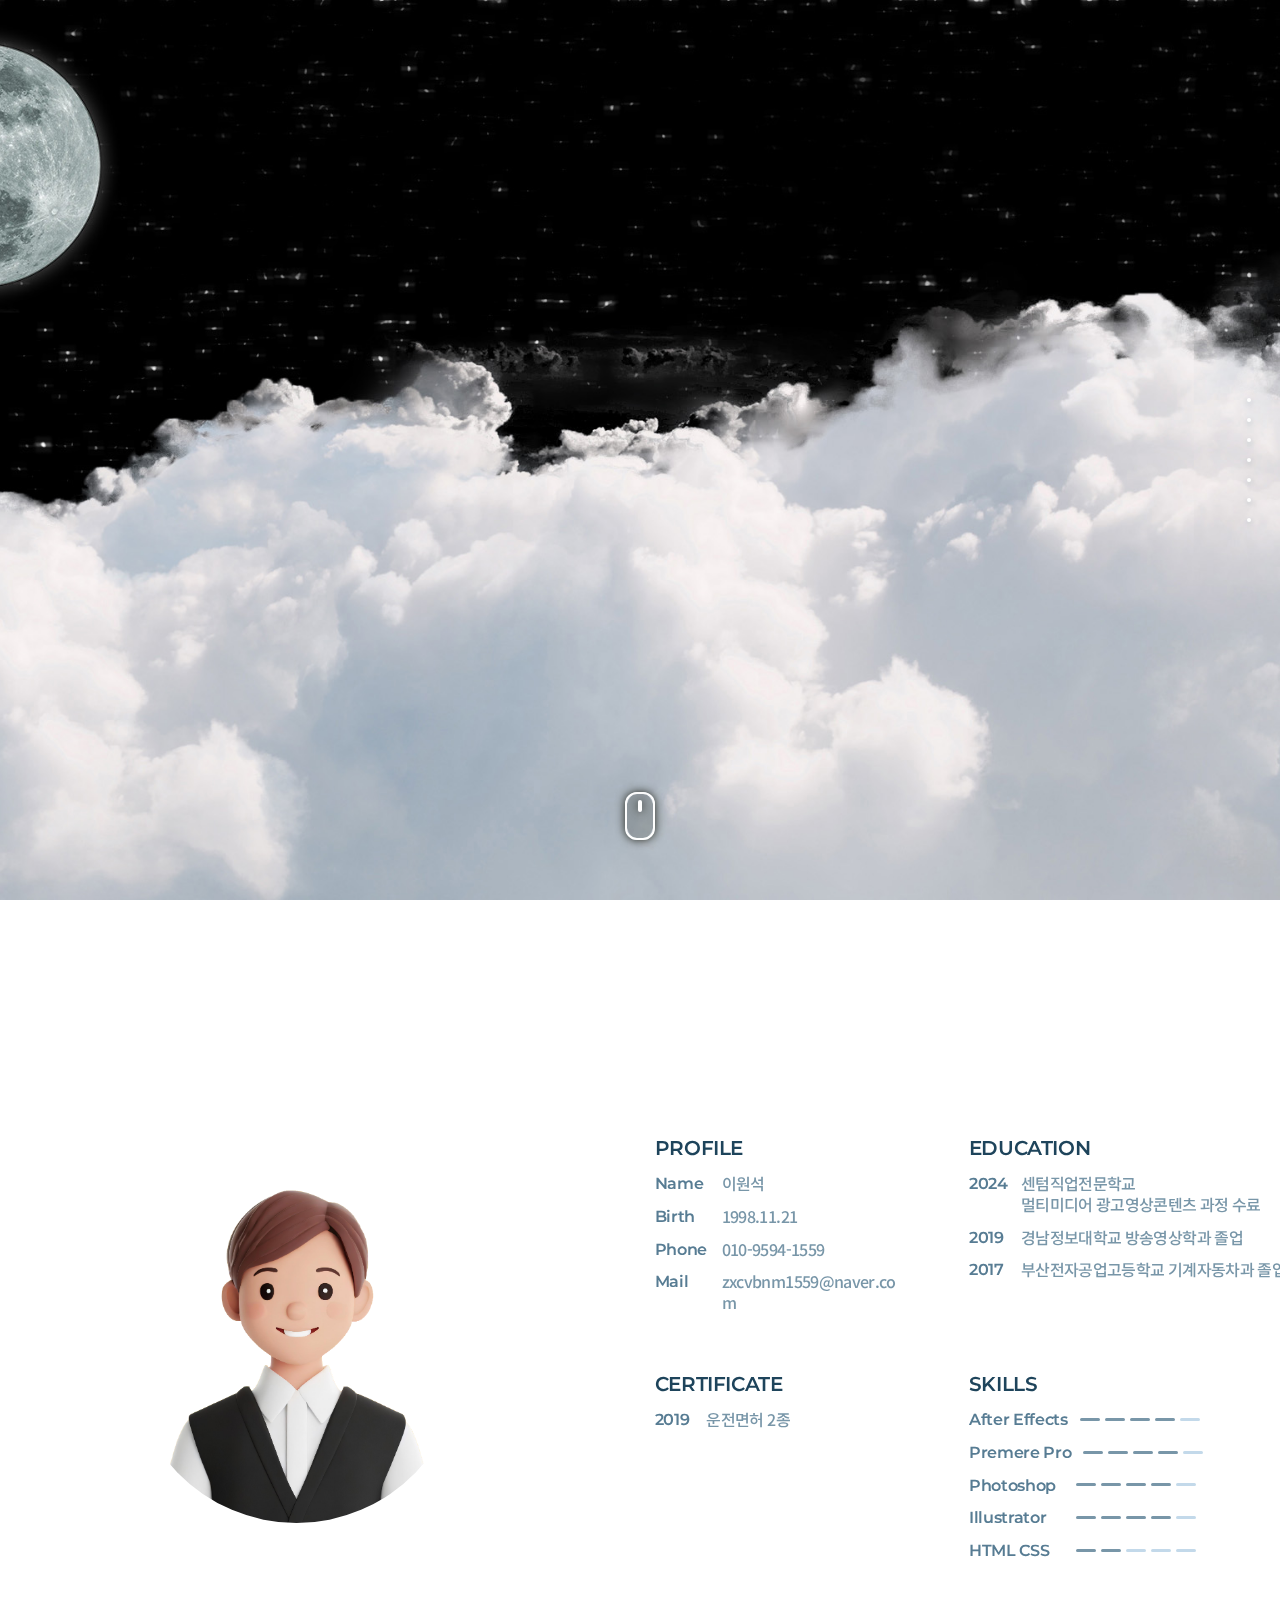
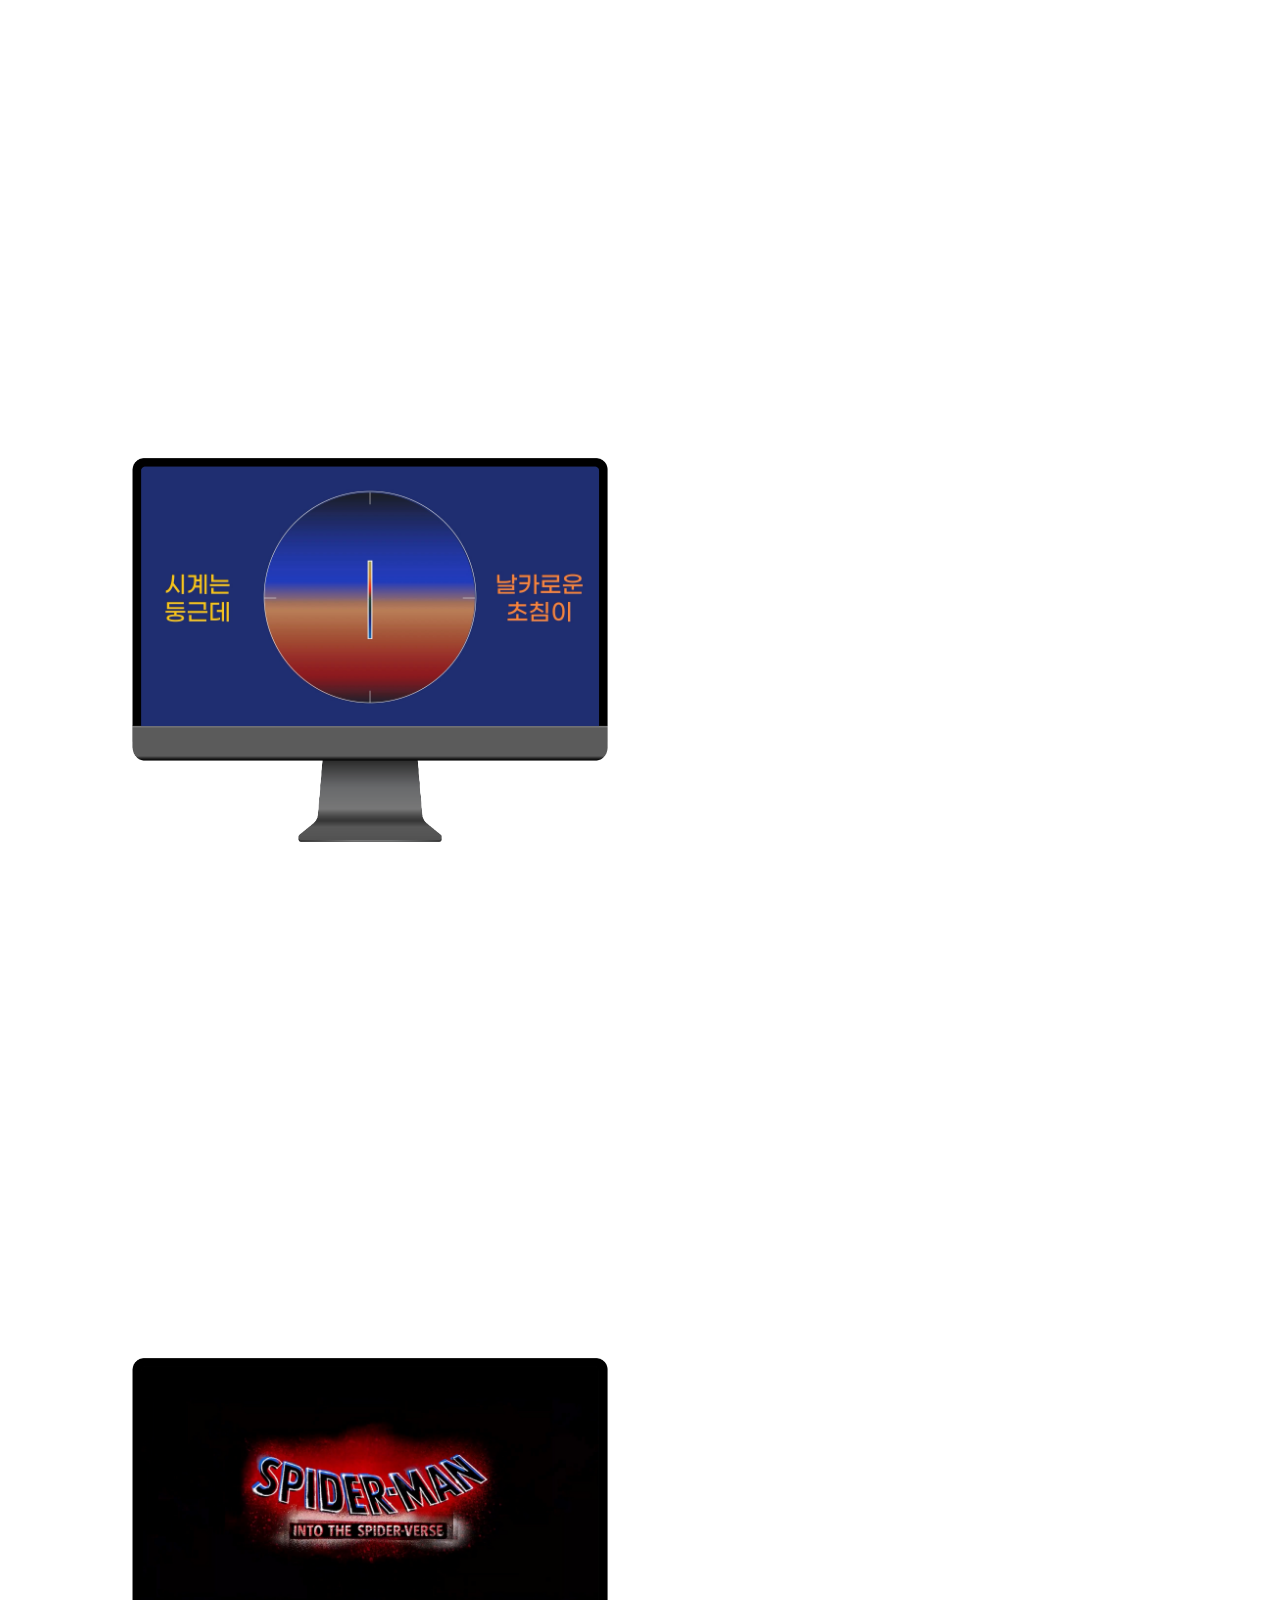
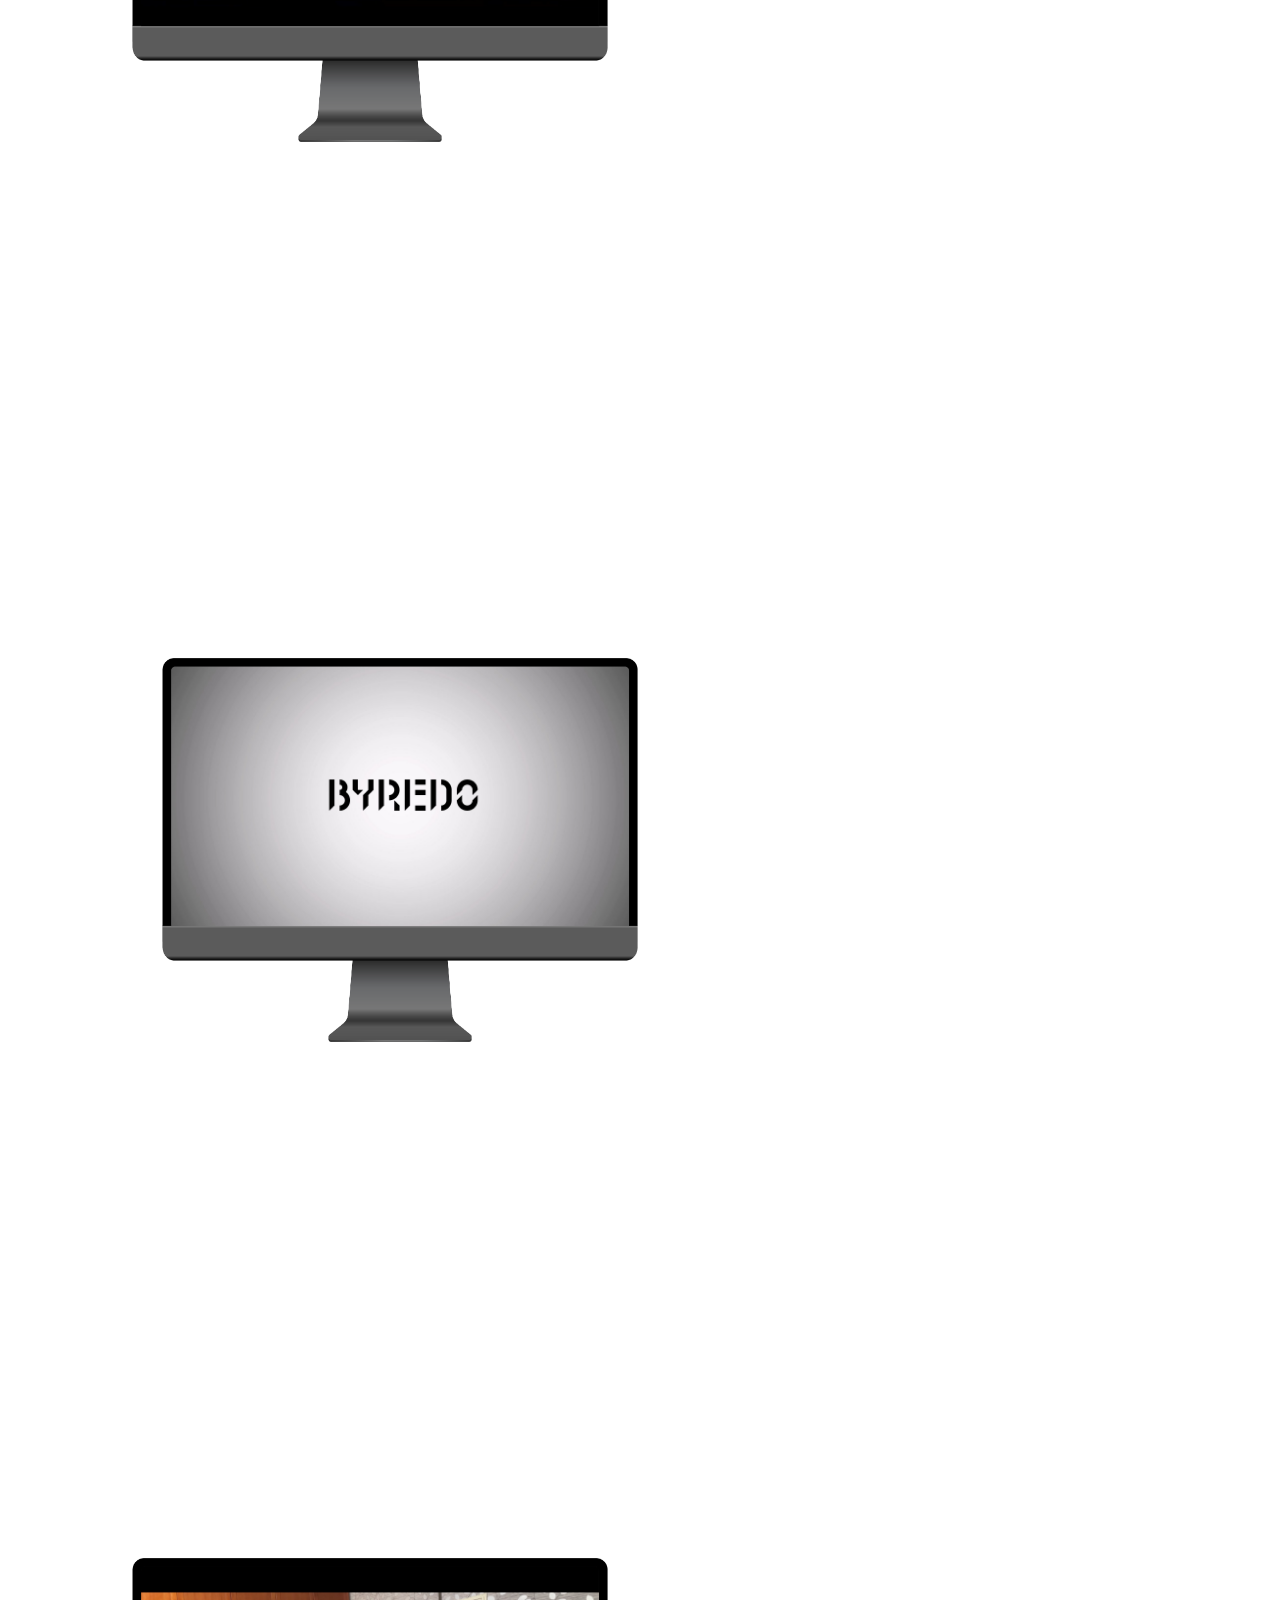
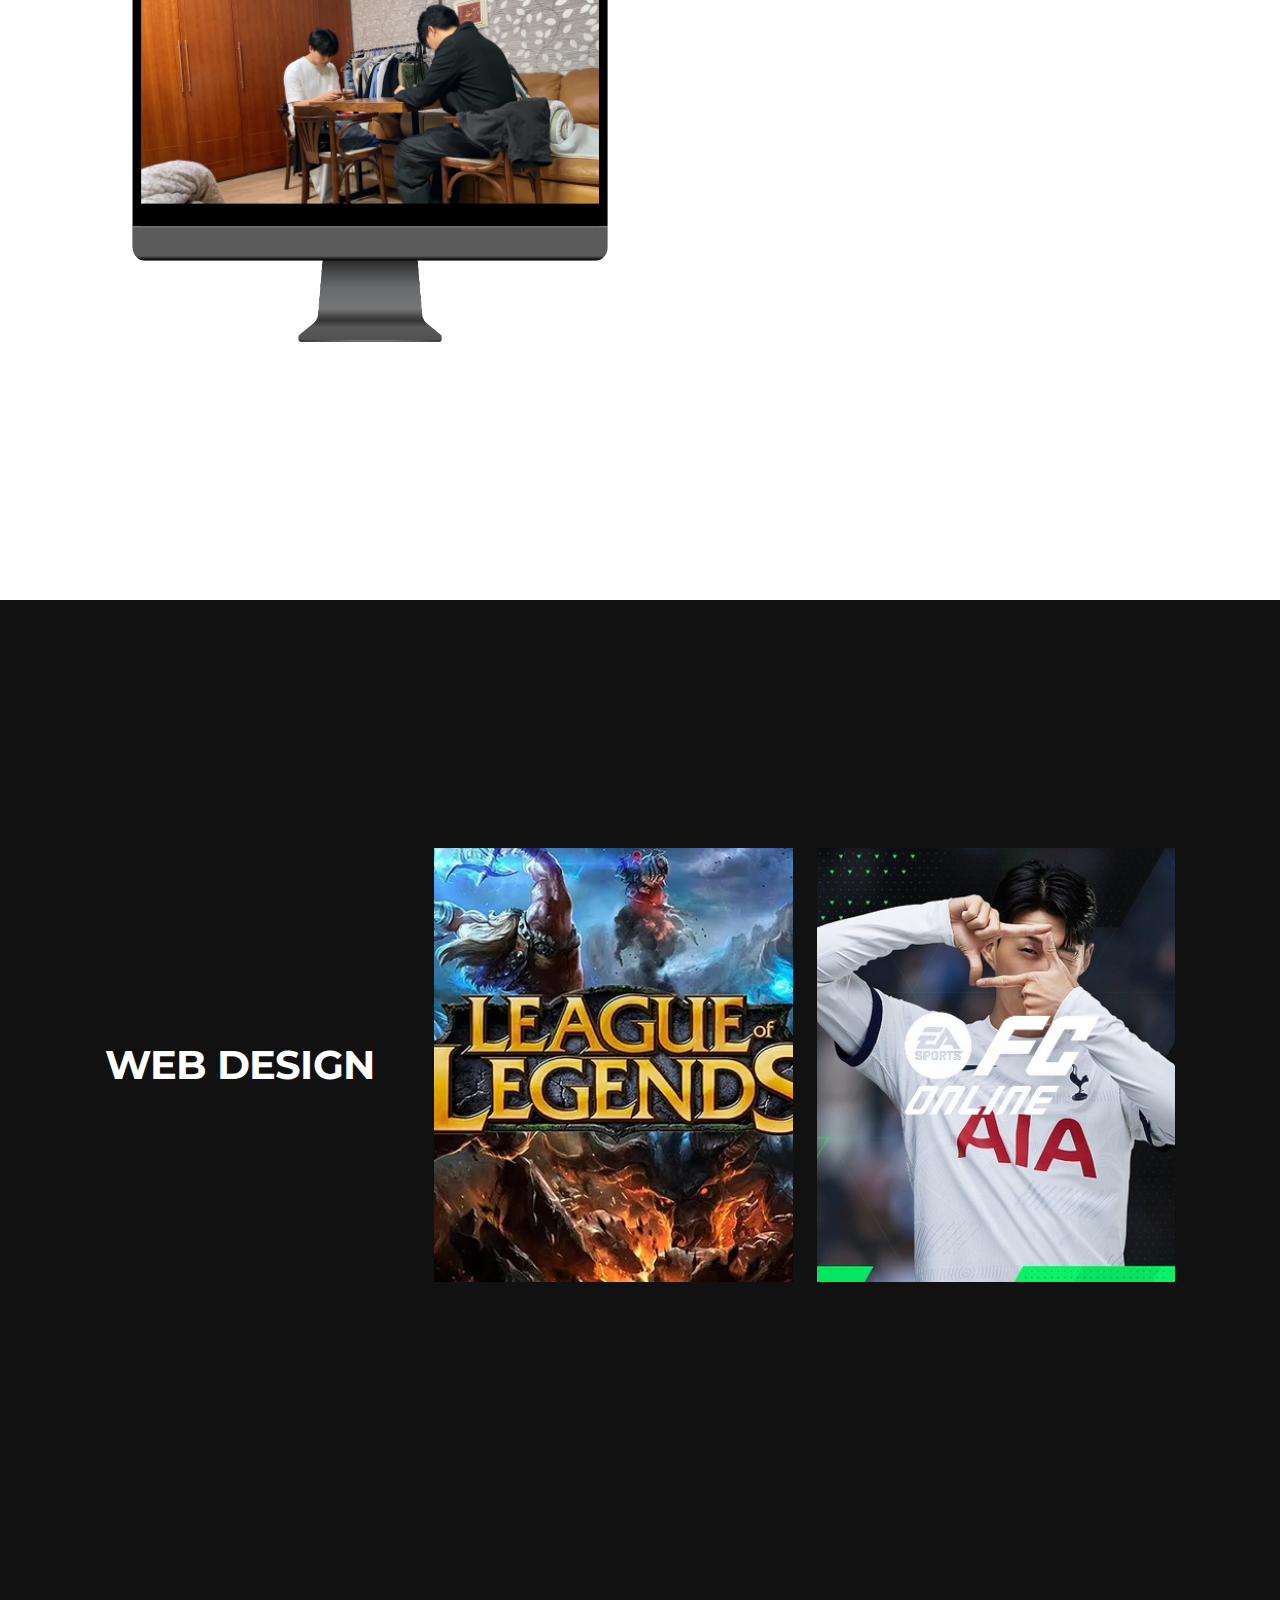
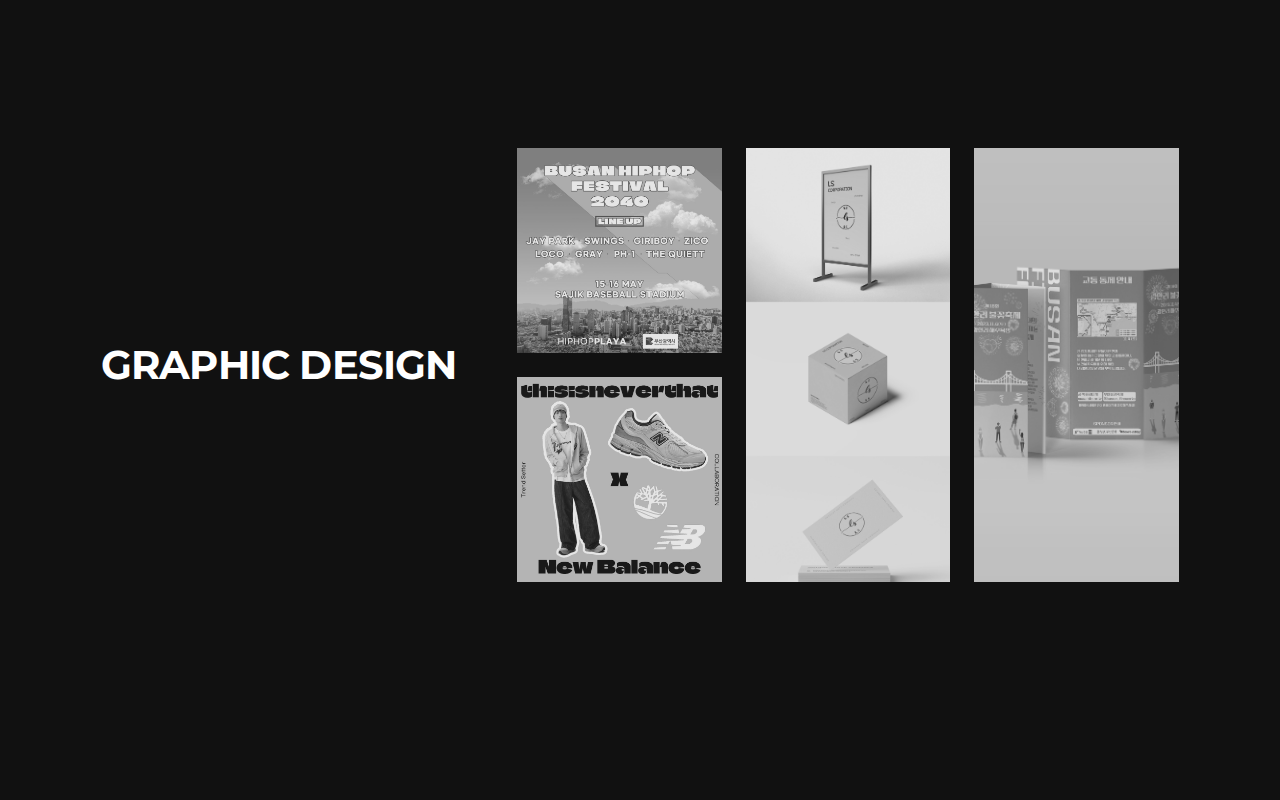
==== index.html @ 444dc695 "up" ====
<!DOCTYPE html>
<html lang="ko">
<head>
    <meta charset="UTF-8">
    <meta http-equiv="X-UA-Compatible" content="IE=edge">
    <meta name="viewport" content="width=device-width, initial-scale=1.0">
    <title>이원석 포트폴리오</title>
    <!-- favicon -->
    <link rel="shortcut icon" href="images/moon1.png" type="image/x-icon">
    <link rel="icon" href="images/moon1.png" type="image/x-icon">
    <!-- fullpage -->
    <script src="https://cdnjs.cloudflare.com/ajax/libs/jquery/3.6.0/jquery.min.js"></script>
    <link rel="stylesheet" href="fullpage/jquery.fullPage.css">
    <script src="fullpage/jquery.fullPage.js"></script>
    <!-- css -->
    <link rel="stylesheet" href="styles/reset.css">
    <link rel="stylesheet" href="styles/design - 복사본.css">
    <link rel="stylesheet" href="styles/animation.css">
    <link rel="stylesheet" href="styles/responsive - 복사본.css">
</head>
<body>
    <div id="load"><img src="images/logo.svg" alt="loading"></div> <!-- 로딩이미지 -->
    <div id="cursor" class="intro_ani"></div> <!-- 마우스커서 -->
    <div class="section_bg bg1"></div> <!-- 섹션 배경 고정 -->
    <div class="section_bg bg2"></div> <!-- 섹션 배경 고정 -->
    <div class="layer_btm_gradient"></div>
    <header class="intro_ani">
        <h1><a href="#firstPage">2023 LWS PORTFOLIO</a></h1>
        <ul id="myMenu">
            <li data-menuanchor="firstPage" class="active"><a href="#firstPage">INTRO</a></li>
            <li data-menuanchor="secondPage"><a href="#secondPage">ABOUT</a></li>
            <li data-menuanchor="thirdPage"><a href="#thirdPage">PORTFOLIO<span class="mobile_skip"> VIDEO</span></a>
                <ul class="sub">
                    <li data-menuanchor="thirdPage"><a href="#thirdPage">TYPO GRAPHY</a></li>
                    <li data-menuanchor="fourthPage"><a href="#fourthPage">SLIDE SHOW</a></li>
                    <li data-menuanchor="fifthPage"><a href="#fifthPage">ADVERTISING VIDEO</a></li>
                    <li data-menuanchor="sixthPage"><a href="#sixthPage">A SHORT FILM</a></li>
                </ul>
            </li>
            <li data-menuanchor="seventhPage"><a href="#seventhPage">WEB<span class="mobile_skip"> DESIGN</span></a></li>
            <li data-menuanchor="eighthPage"><a href="#eighthPage">GRAPHIC<span class="mobile_skip"> DESIGN</span></a></li>
        </ul>
    </header>
    <div id="fullpage">
        <div id="intro" class="section">
            <div class="layer layer1 intro_ani"><!-- 1.구름 -->
                <div class="bird intro_ani"></div> <!-- 새가 산 가로질러 떠다니는 애니메이션 -->
            </div>
            <div class="layer title"><!-- 소개문구 -->
                <div class="title_container">
                    <h1>
                        <span class="intro_ani"><strong>언제나</strong> 긍정적으로 <strong>생각</strong>하는</span>
                        <span class="line intro_ani"></span>
                        <span class="intro_ani">영상 디자이너 <strong>이원석</strong>입니다.</span>
                    </h1>
                    <h1 class="intro_ani">Positive Mind</h1>
                </div>
            </div>
            <div class="layer layer2 intro_ani"></div><!-- 2.산 -->
            <div class="layer layer3 intro_ani"></div><!-- 3.들판 -->
            <div class="layer layer4 intro_ani"></div><!-- 4.들판 -->

            <div class="scrolldown intro_ani">
                <p class="mouse_outline"></p>
                <p class="mouse_wheel"></p>
            </div>
        </div>
        <div id="about" class="section">
            <div class="contents_wrap">
                <div class="photo"></div>
                <div class="info_all">
                    <div class="info profile">
                        <h2>PROFILE</h2>
                        <ul>
                            <li>
                                <p>Name</p>
                                <p>이원석</p>
                            </li>
                            <li>
                                <p>Birth</p>
                                <p>1998.11.21</p>
                            </li>
                            <li>
                                <p>Phone</p>
                                <p>010-9594-1559</p>
                            </li>
                            <li>
                                <p>Mail</p>
                                <p class="mail">zxcvbnm1559@naver.com</p>
                            </li>
                        </ul>
                    </div><!-- e:info -->
                    <div class="info">
                        <h2>EDUCATION</h2>
                        <ul>
                            <li>
                                <p>2024</p>
                                <p>센텀직업전문학교<br>멀티미디어 광고영상콘텐츠 과정 수료</p>
                            </li>
                            <li>
                                <p>2019</p>
                                <p>경남정보대학교 방송영상학과 졸업</p>
                            </li>
                            <li>
                                <p>2017</p>
                                <p>부산전자공업고등학교 기계자동차과 졸업</p>
                            </li>
                        </ul>
                    </div><!-- e:info -->
                    <div class="info">
                        <h2>CERTIFICATE</h2>
                        <ul>
                            <li>
                                <p>2019</p>
                                <p>운전면허 2종</p>
                            <!-- </li>
                            <li>
                                <p>2018</p>
                                <p>실내건축기사</p>
                            </li>
                            <li>
                                <p>2018</p>
                                <p>컴퓨터활용능력 2급</p>
                            </li>
                            <li>
                                <p>2018</p>
                                <p>GTQ 1급</p>
                            </li> -->
                        </ul>
                    </div><!-- e:info -->
                    <div class="info skills">
                        <h2>SKILLS</h2>
                        <ul>
                            <li>
                                <p>After Effects</p>
                                <p class="level">
                                    <span class="fill"></span>
                                    <span class="fill"></span>
                                    <span class="fill"></span>
                                    <span class="fill"></span>
                                    <span class="empty"></span>
                                </p>
                            </li>
                            <li>
                                <p>Premere Pro</p>
                                <p class="level">
                                    <span class="fill"></span>
                                    <span class="fill"></span>
                                    <span class="fill"></span>
                                    <span class="fill"></span>
                                    <span class="empty"></span>
                                </p>
                            </li>
                            <li>
                                <p>Photoshop</p>
                                <p class="level">
                                    <span class="fill"></span>
                                    <span class="fill"></span>
                                    <span class="fill"></span>
                                    <span class="fill"></span>
                                    <span class="empty"></span>
                                </p>
                            </li>
                            <li>
                                <p>Illustrator</p>
                                <p class="level">
                                    <span class="fill"></span>
                                    <span class="fill"></span>
                                    <span class="fill"></span>
                                    <span class="fill"></span>
                                    <span class="empty"></span>
                                </p>
                            </li>
                            <li>
                                <p>HTML CSS</p>
                                <p class="level">
                                    <span class="fill"></span>
                                    <span class="fill"></span>
                                    <span class="empty"></span>
                                    <span class="empty"></span>
                                    <span class="empty"></span>
                                </p>
                            </li>
                        </ul>
                    </div><!-- e:info -->
                </div><!-- e:info_all -->
            </div><!-- e:contents_wrap -->
        </div><!-- e:about -->
        <div id="seoulmilk" class="section web_section">
            <div class="contents">
                <div class="mockup_all">
                    <div class="mockup desktop">
                        <p class="screenshot">
                            <img src="images/web_seoulmilk_desktop.jpg" alt="타이포그래피 - 시차">
                        </p>
                        <p class="frame"></p>
                    </div>
                    <!-- <div class="mockup mobile">
                        <p class="screenshot">
                            <img src="images/web_seoulmilk_mobile.jpg" alt="서울우유 모바일 스크린샷">
                        </p>
                        <p class="frame"></p>
                    </div> -->
                </div>
                <div class="info">
                    <div class="title">
                        <h1>TYPO GRAPHY</h1>
                        <p class="description">래퍼 우원재의 랩 시차의 가사를 활용한 타이포그래피</p>
                    </div>
                    <ul>
                        <li>
                            <span>TYPE</span>
                            <span>Typo graphy</span>
                        </li>
                        <li>
                            <span>TOOL</span>
                            <span>After Effects, Photoshop, Illustrator</span>
                        </li>
                        <li>
                            <span>작업 시간</span>
                            <span>10일</span>
                        </li>
                        <li>
                            <span>참여도</span>
                            <span>100% (개인 작업)</span>
                        </li>
                    </ul>
                    <div class="link">
                        <a href="#!" class="modal_btn">Youtube</a>
                        <!-- <a href="https://www.figma.com/file/57Hxjsggl7YPrFAFedDgvG/portfolio-seoul-milk-prototype?node-id=0%3A1" target="_blank">Youtube</a> -->
                        <!-- <a href="project/web_app/seoul_milk_responsive/index.html" target="_blank">Website</a> -->
                    </div>
                </div><!-- e:info -->
                <div class="modal_popup_bg styleguide">
                    <div class="container">
                        <div class="title_btn_container">
                            <p class="title"><span>영상 </span><span>타이포그래피</span></p>
                            <a href="#!" class="close_btn"><img src="images/icon_close.svg" alt="닫기"></a>
                        </div>
                        <div class="img_container">
                            <!-- <iframe src="project/web_app/seoul_milk_responsive/styleguide.html"></iframe> -->
                            <iframe src="https://www.youtube.com/embed/lD48cM0zYN8?si=9fANgL28nc13L0TZ"></iframe>
                        </div>
                    </div>
                </div> <!-- e:modal_popup_bg -->
            </div><!-- e:contents -->
            <div class="bg_circle"></div>
        </div><!-- e:seoulmilk-->
        <div id="mac" class="section web_section">
            <div class="contents">
                <div class="mockup_all">
                    <div class="mockup desktop">
                        <p class="screenshot">
                            <img src="images/web_mac_desktop.jpg" alt="슬라이드 쇼 - 스파이더맨">
                        </p>
                        <p class="frame"></p>
                    </div>
                    <!-- <div class="mockup mobile">
                        <p class="screenshot">
                            <img src="images/web_mac_mobile.jpg" alt="맥 데스크탑 스크린샷">
                        </p>
                        <p class="frame"></p>
                    </div> -->
                </div>
                <div class="info">
                    <div class="title">
                        <h1>SLIDE SHOW</h1>
                        <p class="description">스파이더맨 뉴 유니버스의 장면을 활용</p>
                    </div>
                    <ul>
                        <li>
                            <span>TYPE</span>
                            <span>Slide show</span>
                        </li>
                        <li>
                            <span>TOOL</span>
                            <span>After Effects,Premere Pro</span>
                        </li>
                        <li>
                            <span>작업기간</span>
                            <span>일주일</span>
                        </li>
                        <li>
                            <span>참여도</span>
                            <span>100% (개인 작업)</span>
                        </li>
                    </ul>
                    <div class="link">
                        <a href="#!" class="modal_btn">Youtube</a>
                        <!-- <a href="https://www.figma.com/file/ap6inq2sxPKc2f1fLzl1qy/portfolio-mac-cosmetics-prototype?node-id=0%3A1" target="_blank">Youtube</a> -->
                        <!-- <a href="project/web_app/mac_cosmetics_responsive/index.html" target="_blank">Website</a> -->
                    </div>
                </div><!-- e:info -->
                <div class="modal_popup_bg styleguide">
                    <div class="container">
                        <div class="title_btn_container">
                            <p class="title"><span>영상 </span><span>슬라이드 쇼</span></p>
                            <a href="#!" class="close_btn"><img src="images/icon_close.svg" alt="닫기"></a>
                        </div>
                        <div class="img_container">
                            <!-- <iframe src="project/web_app/mac_cosmetics_responsive/styleguide.html"></iframe> -->
                            <iframe width="560" height="315" src="https://www.youtube.com/embed/2xr6kd8kMt8?si=aog-TfbbKHTgJ1pG" title="YouTube video player" frameborder="0" allow="accelerometer; autoplay; clipboard-write; encrypted-media; gyroscope; picture-in-picture; web-share" allowfullscreen></iframe>
                        </div>
                    </div>
                </div> <!-- e:modal_popup_bg -->
            </div><!-- e:contents -->
            <div class="bg_circle"></div>
        </div><!-- e:mac -->
        <div id="samapharm" class="section web_section">
            <div class="contents">
                <div class="mockup_all desktop_only">
                    <div class="mockup desktop">
                        <p class="screenshot">
                            <img src="images/web_samapharm.jpg" alt="홍보 영상 - 바이레도">
                        </p>
                        <p class="frame"></p>
                    </div>
                </div>
                <div class="info">
                    <div class="title">
                        <h1>PRODUCT ADVERTISING VIDEO</h1>
                        <p class="description">향수 전문 브랜드 바이레도의 홍보 영상</p>
                    </div>
                    <ul>
                        <li>
                            <span>TYPE</span>
                            <span>Product Advertising</span>
                        </li>
                        <li>
                            <span>TOOL</span>
                            <span>After Effects, Premere Pro, Photoshop</span>
                        </li>
                        <li>
                            <span>작업기간</span>
                            <span>4일</span>
                        </li>
                        <li>
                            <span>참여도</span>
                            <span>100% (개인 작업)</span>
                        </li>
                    </ul>
                    <div class="link">
                        <a href="#!" class="modal_btn">Youtube</a>
                        <!-- <a href="https://www.figma.com/file/BuUwZf1CWg0XZY85cLAvJS/portfolio-samapharm-prototype?node-id=0%3A1" target="blank">Youtube</a> -->
                        <!-- <a href="project/web_app/samapharm/index.html" target="_blank">Website</a> -->
                    </div>
                </div><!-- e:info -->
                <div class="modal_popup_bg styleguide">
                    <div class="container">
                        <div class="title_btn_container">
                            <p class="title"><span>영상 </span><span>홍보 비디오</span></p>
                            <a href="#!" class="close_btn"><img src="images/icon_close.svg" alt="닫기"></a>
                        </div>
                        <div class="img_container">
                            <iframe src="https://www.youtube.com/embed/p9GTxdbG78c?si=JDKTnMEegOdBnQbe"></iframe>
                        </div>
                    </div>
                </div> <!-- e:modal_popup_bg -->
            </div><!-- e:contents -->
            <div class="bg_circle"></div>
        </div><!-- e:samapharm -->
        <div id="watchapedia" class="section web_section">
            <div class="contents">
                <div class="mockup_all">
                    <div class="mockup desktop">
                        <p class="screenshot">
                            <img src="images/web_watchapedia_dekstop.jpg" alt="단편 영화 - 쌍둥이">
                        </p>
                        <p class="frame"></p>
                    </div>
                    <!-- <div class="mockup mobile">
                        <p class="screenshot">
                            <img src="images/web_watchapedia_mobile.jpg" alt="왓챠피디아 모바일 스크린샷">
                        </p>
                        <p class="frame"></p>
                    </div> -->
                </div>
                <div class="info">
                    <div class="title">
                        <h1>A SHORT FILM</h1>
                        <p class="description">비슷한 듯 하지만 너무 다른 현실에 닥친 두 청년</p>
                    </div>
                    <ul>
                        <li>
                            <span>TYPE</span>
                            <span>Short Film</span>
                        </li>
                        <li>
                            <span>TOOL</span>
                            <span>After Effects, Premere Pro</span>
                        </li>
                        <li>
                            <span>작업기간</span>
                            <span>4일</span>
                        </li>
                        <li>
                            <span>참여도</span>
                            <span>100% (개인 작업)</span>
                        </li>
                    </ul>
                    <div class="link">
                        <a href="#!" class="modal_btn">Youtube</a>
                        <!-- <a href="https://www.figma.com/file/RKUQ7jXMbER2gPCUv1Tqm4/portfolio-watchapedia-prototype?node-id=0%3A1" target="blank">Youtube</a> -->
                        <!-- <a href="project/web_app/watchapedia_responsive/index.html" target="_blank">Website</a> -->
                    </div>
                </div><!-- e:info -->
                <div class="modal_popup_bg styleguide">
                    <div class="container">
                        <div class="title_btn_container">
                            <p class="title"><span>영상 </span><span>단편 영화</span></p>
                            <a href="#!" class="close_btn"><img src="images/icon_close.svg" alt="닫기"></a>
                        </div>
                        <div class="img_container">
                            <iframe src="https://www.youtube.com/embed/QTyElOHvr0w?si=JpZM0IgAolFkhroa"></iframe>
                        </div>
                    </div>
                </div> <!-- e:modal_popup_bg -->
            </div><!-- e:contents -->
            <div class="bg_circle"></div>
        </div><!-- e:watchapedia -->
        <div id="clone" class="section clone_graphic_section">
            <div class="contents">
                <h1>WEB DESIGN</h1>
                <div class="grid-container">
                    <div class="grid-item item1">
                        <div class="info">
                            <div class="txt">
                                <h2>LEAGUE OF LEGEND</h2>
                                <p>Main page</p>
                            </div>
                            <div class="link">
                                <a href="https://www.figma.com/file/SXhpzemd1mq2EyxyIVEBF5/%EB%A6%AC%EA%B7%B8%EC%98%A4%EB%B8%8C%EB%A0%88%EC%A0%84%EB%93%9C-%ED%99%88%ED%8E%98%EC%9D%B4%EC%A7%80-%EB%A7%8C%EB%93%A4%EA%B8%B0?type=design&node-id=0-1&mode=design&t=0u1fODK8BYio7X8b-0" target="blank">Figma</a>
                                <a href="/나이키/index.html" target="_blank">Website</a>
                            </div>
                        </div>
                    </div>
                    <div class="grid-item item2">
                        <div class="info">
                            <div class="txt">
                                <h2>EA SPORTS FC ONLINE</h2>
                                <p>Main page</p>
                            </div>
                            <div class="link">
                                <a href="https://www.figma.com/file/U4WBI440qhswZFjJ7ISyWM/EA-SPORTS-FC-ONLINE?type=design&node-id=0-1&mode=design&t=4PM1yenZ8mhLLDTj-0" target="blank">Figma</a>
                                <a href="/코엑스/2view-source_https___www.coex.co.kr.html" target="_blank">Website</a>
                            </div>
                        </div>
                    </div>
                    <!-- <div class="grid-item item3">
                        <div class="info">
                            <div class="txt">
                                <h2>Coupang</h2>
                                <p>Login Page</p>
                            </div>
                            <div class="link">
                                <a href="project/clone_coding/coupang/login.html" target="_blank">Website</a>
                            </div>
                        </div>
                    </div>
                    <div class="grid-item item4">
                        <div class="info">
                            <div class="txt">
                                <h2>Interior Shop</h2>
                                <p>Shop Order Page</p>
                            </div>
                            <div class="link">
                                <a href="project/clone_coding/shop_order/index.html" target="_blank">Website</a>
                            </div>
                        </div>
                    </div> -->
                </div>
            </div>
        </div>
        <div id="graphic" class="section clone_graphic_section">
            <div class="contents">
                <h1>GRAPHIC DESIGN</h1>
                <div class="grid-container"> <!-- 클릭 이벤트 : fullpage 속성 autoScrolling:false, -->
                    <a href="#!" class="grid-item item1 modal_btn" title="SNS 광고디자인 - 공연"></a>
                    <a href="#!" class="grid-item item2 modal_btn" title="SNS 광고디자인 - 패션" ></a>
                    <a href="#!" class="grid-item item3 modal_btn" title="박스 디자인 - 로고"></a>
                    <a href="#!" class="grid-item item4 modal_btn" title="리플렛 디자인 - 축제" ></a>
                </div>
                <div class="modal_popup_bg"> <!-- 모달 팝업창 script-->
                    <div class="container container1">
                        <div class="title_btn_container">
                            <p class="title"><span>SNS 광고디자인 </span><span> / 공연 / 힙합 페스티벌</span></p>
                            <a href="#!" class="close_btn"><img src="images/icon_close.svg" alt="닫기"></a>
                        </div>
                        <div class="img_container">
                            <img src="/images/graphic04.jpg" alt="SNS 광고디자인 - 화장품">
                        </div>
                    </div><!-- e:container -->
                </div><!-- e:modal_popup_bg -->    
                <div class="modal_popup_bg"> 
                    <div class="container container2">
                        <div class="title_btn_container">
                            <p class="title"><span>SNS 광고디자인</span><span> / 패션 / 디스이즈네버댓 뉴발란스</span></p>
                            <a href="#!" class="close_btn"><img src="images/icon_close.svg" alt="닫기"></a>
                        </div>
                        <div class="img_container">
                            <img src="/images/graphic03.jpg" alt="SNS 광고디자인 - 패션">
                        </div>
                    </div><!-- e:container -->
                </div><!-- e:modal_popup_bg -->   
                <div class="modal_popup_bg"> 
                    <div class="container container3">
                        <div class="title_btn_container">
                            <p class="title"><span>상세페이지 디자인</span><span> / 로고 / 로고 , 명함 디자인</span></p>
                            <a href="#!" class="close_btn"><img src="images/icon_close.svg" alt="닫기"></a>
                        </div>
                        <div class="img_container">
                            <img src="/images/graphic02.jpg" alt="박스 디자인 - 로고">
                        </div>
                    </div><!-- e:container -->
                </div><!-- e:modal_popup_bg -->   
                <div class="modal_popup_bg"> 
                    <div class="container container4">
                        <div class="title_btn_container">
                            <p class="title"><span>상세페이지 디자인</span><span> / 리플렛 / 광안리 불꽃축제</span></p>
                            <a href="#!" class="close_btn"><img src="images/icon_close.svg" alt="닫기"></a>
                        </div>
                        <div class="img_container">
                            <img src="/images/graphic0111.jpg" alt="리플렛 디자인 - 축제">
                        </div>
                    </div><!-- e:container -->
                </div><!-- e:modal_popup_bg -->
            </div>
        </div>
    </div>
    <script src="script/script.js"></script>
</body>
</html>
---- styles/design - 복사본.css ----
/* #B4D0E5 #EAF1F5 #577C93 #1E445B  */
:root {
    --color-mac : #38080a;
    --color-seoulmilk : #2d3939;
    --color-samapharm : #0d2858;
    --color-watchapedia : #ab052c;
}
body {cursor: none; min-width:380px;}
#load {
    position:absolute; z-index: 999; width:100%; height:100%;
    opacity:1; transition:.3s; pointer-events: none;
    display:flex; justify-content: center; align-items: center;
    background-image: linear-gradient(180deg, #B6D2E7 0%, #FAF7F7 100%);
}
#load img {animation:rotate 5s linear infinite; width:64px;}
#cursor {
    pointer-events: none; /* 아래에 놓인 요소 커서 이벤트 막지 않도록 */
    position:fixed; top:-10%; left:-10%; transform: translate(-50%,-50%); z-index:999;
    width:30px; height:30px; border-radius: 50%; transition:width .5s, height .5s;
    background: #000; mix-blend-mode: soft-light; opacity:0;
}
#cursor.active {
    width:60px; height:60px; 
    background: #577C93; mix-blend-mode: screen;
}
#cursor.ani_on {animation:fadeIn 1.5s 3.5s both;}
.section_bg {
    position:fixed; top:0; height:0; width:100%; height:100%;
    background-position:bottom;
    animation:bgMove 100s linear infinite;
}
.section_bg.bg1 {
    background-image:linear-gradient(180deg, hsl(206, 49%, 80%) 0%, hsl(202, 35%, 94%) 100%);
}
.section_bg.bg2 {
    background-image:url(../images/cloud_panorama1.png), url(../images/cloud_panorama2.png);
}
.layer_btm_gradient {
    opacity:0; background-image:linear-gradient(transparent 30%, #B4D0E5 50%, #B4D0E5 52%, transparent 80%);
    width: 100%; height:200%; pointer-events: none; 
    position: absolute; top:0; left: 0px; z-index: 1;
}

/* fp_side_nav */
#fp-nav ul li a.active span, .fp-slidesNav ul li a.active span, #fp-nav ul li:hover a.active span, .fp-slidesNav ul li:hover a.active span {
    height: 16px; width: 16px; margin: -8px 0 0 -8px;
    background: 0;
    background-image: url(../images/icon_side_nav.svg); background-size: cover; filter: grayscale(1) brightness(2);
    animation:rotate 3s linear infinite;
}


/*
header
*/
header {
    position:fixed; z-index: 800;
    width:100%; height:60px; padding:0 24px;
    display:flex; justify-content: flex-end; align-items: center;
    border-bottom:1px solid #ffffff77;
    opacity:0;
}
header.ani_on{animation:slideDown 1s 4.4s both, fadeIn 1s 4.4s both;}
header a {
    color: #FFFFFF; text-shadow: 0px 2px 5px rgba(87, 124, 147, 0.3);
    font-family: 'Montserrat';  white-space: nowrap;  font-weight:500;
}
header a .mobile_skip {color:inherit; font-family:inherit; font-weight:inherit;}
header h1 {
    transform:rotate(90deg) translateY(-100%); transform-origin: top left;
    position:absolute; top:24px; left:24px;
}
header h1 a {font-weight: 600; letter-spacing:0.5em;}
header h1 a:hover {opacity:.5;}


/* nav */
header ul {
    height:100%;
    display:flex; align-items: stretch; /* li 높이 100 차지하게 stretch */
}
header ul li {
    position:relative; display:flex; align-items: center;
    transition:.3s;
}
header ul li a {letter-spacing: 0.02em; padding:16px 20px;}
header ul li .sub {
    background:#ffffffcc; width:100%; height:0; overflow:hidden;
    flex-flow:column nowrap; gap:0;
    position:absolute; top:100%;  z-index:-1;
}
header ul li .sub li {width:100%;}
header ul li .sub li a {
    width:100%; text-align:center; 
    text-shadow:none; font-size:0.875rem; color:#577C93;
    font-weight:600; padding:12px; transition:.3s;
}
/* nav mouseover, active */
header ul li.sub_on .sub {height:152px; /* 38*4px */}
header > ul > li:hover {background:#ffffffcc;}
header > ul > li:hover > a {color:#577C93;}
header > ul > li.active,
header > ul > li.subpage_on {background:#ffffff33;}
header ul li .sub li a:hover {opacity:1; background:#577C93; color:#fff;}


/* 
section 공통
*/
.section {position:relative; height: 100%; scroll-behavior: unset;}
.section .layer {
    position: absolute;
    top: 0; width: 100%; height: 100%;
    background-size: cover; background-position: center;
    background-repeat:no-repeat;
}


/* 
intro
*/
#intro {overflow: hidden;}
#intro .layer {-webkit-transform: translate3d(0,0,0);}
#intro .layer1 {background-image: url(../images/cloud_panorama0111.jpg);}
#intro .layer1.ani_on {animation:bgMove 150s linear infinite alternate;}
/* #intro .layer2 {background-image: url(../images/city.png); opacity:0; margin-top: 20rem;} */
#intro .layer2.ani_on {animation:fadeIn .6s .2s both, slideUp5 .6s .2s both;}
/* #intro .layer3 {background-image: url(../images/03grass_1920.png); opacity:0;} */
/* #intro .layer3 {background-image: url(../images/바다.png); opacity:0; margin-top: 25rem;} */
#intro .layer3.ani_on {animation:fadeIn .6s .4s both, slideUp5 .6s .4s both;}
/* #intro .layer4 {background-image: url(../images/04grass_1920.png); opacity:0;} */
/* #intro .layer4 {background-image: url(../images/모래.png); opacity:0; margin-top: 30rem;} */
#intro .layer4.ani_on {animation:fadeIn .6s .6s both, slideUp5 .6s .6s both;}


#intro .title {
    position:absolute; top:0; width:100%; height:100%;
    -webkit-transform: translate3d(0,0,0);
}
#intro .title .title_container {
    position:absolute; top:45%; left:52%; transform:translate(-50%,-50%);
}
#intro .title .title_container h1 {
    text-align: center; font-weight:300;
    color:#ffffff; text-shadow:10px 8px 2px #00000033;
    transition:.5s;
}
#intro .title .title_container h1:nth-child(1) {
    display:flex; gap:12px; align-items:center;
}
#intro .title .title_container h1:nth-child(2) {
    font-family: 'DM Serif Display', serif; font-size:9.375rem;
    white-space: nowrap; opacity:0;
}
#intro .title .title_container h1:nth-child(2) {opacity:0;}
#intro .title .title_container h1:nth-child(2).ani_on {animation:slideUp20 .8s 1.2s both, fadeIn 1.2s 1.2s both;}
#intro .title .title_container h1 span {
    white-space:nowrap; font-size:1.5rem; font-weight:300;
}
#intro .title .title_container h1 span strong {
    font-weight:700;
    color:#ffffff; text-shadow:0 2px 10px #22405a55;
}
#intro .title .title_container h1 .line {
    display:block; width:100%; height:1px;
    position:relative;
}
#intro .title .title_container h1 span:nth-child(1) {opacity:0;}
#intro .title .title_container h1 span:nth-child(1).ani_on {
    animation:slideUp20 1s 2s both, fadeIn 1.2s 2s both;
}
#intro .title .title_container h1 .line::after {
    display:block; content:'';
    position:absolute; top:0; left:0; height:100%;
    background:#fff;
}
#intro .title .title_container h1 .line.ani_on::after {animation:wipe 1s 2.4s both;}
#intro .title .title_container h1 span:nth-child(3) {opacity:0;}
#intro .title .title_container h1 span:nth-child(3).ani_on {animation:slideUp20 1s 3.4s both, fadeIn 1.2s 3.4s both;}
#intro .bird {
    position:absolute; left:-5%;
    width:48px; height:40px;
    background-size:480px; /* frame 10장 sprite */
    background-image : url(../images/bird_sprite.png);
    background-position : 0px; /* js */
    transition:left .5s;
    filter:blur(0.8px) contrast(0.2); mix-blend-mode: color-burn;
}
#intro .bird.ani_on {
    animation:birdMoveV 1s cubic-bezier(0.27, 0.06, 0.65, 0.96) alternate infinite,
    birdMoveH 10s linear infinite;
}
#intro .scrolldown {
    position:absolute; bottom:60px;
    left: 50%; transform: translateX(-50%);
    background:#25271d33; border-radius: 50%;
    animation:fadeIn 1s 5s both;
}
#intro .scrolldown p {box-shadow:0 0 10px #25271d;}
#intro .scrolldown p.mouse_outline {
    width:30px; height:48px;
    border-radius: 12px; border:2px solid #fff;
}
#intro .scrolldown p.mouse_wheel {
    width:4px; height:12px; border-radius: 2px; background: #fff;
    position:absolute; top:8px; left:calc(50% - 2px);
    animation:slideUp50 1s linear reverse infinite;
}


/* 
about
*/
#about {z-index:1;}
#about .contents_wrap {
    margin:0 auto;
    display:flex; flex-flow:row nowrap; 
    /* justify-content:space-around;  */
    align-items: center;
    /* padding:0 60px; */
    padding-left: 128px;
    max-width: 1400px;
    gap:190px; 
}
#about .contents_wrap .photo {
    background-size:cover; background-position:top;
    background-color: #ffffff33;
    background-image:url(../images/profile_img.png);
    /* inear-gradient(180deg,#ffffff77,#B4D0E5); */
    width:30%; padding-bottom:30%;
    border-radius: 50%;
}
#about .contents_wrap .info_all {
    display:grid; flex-flow: row wrap; 
    grid-template:max-content max-content / 40% calc(60% - 24px);
    gap:60px 64px;
}
#about .contents_wrap .info_all .info {display:flex; flex-flow:column nowrap;  gap:16px;}
#about .contents_wrap .info_all .info h2 {
    font-size:1.25rem; color: #1E445B;
    font-family: 'Montserrat'; font-weight: 600;
}
#about .contents_wrap .info_all .info ul {display:flex; flex-flow:column nowrap; gap:12px;}
#about .contents_wrap .info_all .info ul li {color: #577C93; display:flex; gap:12px;}
#about .contents_wrap .info_all .info ul li p {line-height:1.3;}
#about .contents_wrap .info_all .info ul li p.mail {word-break: break-all;}
#about .contents_wrap .info_all .info ul li p:nth-child(1) {
    font-weight: 600; font-family: 'Montserrat'; font-style: normal;
    width:40px; white-space: nowrap;
}
#about .contents_wrap .info_all .info.profile ul li p:nth-child(1) {width:60px;}
#about .contents_wrap .info_all .info.skills ul li p:nth-child(1) {width:110px;}
#about .contents_wrap .info_all .info ul li p:nth-child(2) {
    letter-spacing: -0.04em; font-weight:500; opacity:.8;
    transform:translateY(-1px); width:80%;
}
#about .contents_wrap .info_all .info.skills ul li p.level {display:flex; gap:5px; align-items: center;}
#about .contents_wrap .info_all .info.skills ul li p.level span {width:20px; height:3px; border-radius: 2px;}
#about .contents_wrap .info_all .info.skills ul li p.level span.fill {background:#577C93;}
#about .contents_wrap .info_all .info.skills ul li p.level span.empty {background:#B4D0E5;}


/*
web 공통
*/
.web_section {
    /* css 변수 생성해서 after 요소에 값 적용하기! */
    /* 스크립트로는 가상요소를 선택할 수 없기 때문 */
    --afterWidth: 100%; --afterHeight: 70%; --afterBg : #ffffffcc;
}
.web_section::after {
    display:block; content:''; z-index:0;
    position:absolute; top:50%; left:50%; transform: translate(-50%,-50%);
    transition:.3s;
    width: var(--afterWidth); height: var(--afterHeight); background:var(--afterBg);
}
.web_section .contents {
    /* background:firebrick; */
    width:min(100%,1400px);
    display:flex; justify-content: center; align-items: center;
    gap:80px; margin: 0 auto; 
    padding:0 60px; z-index:1;
}
.web_section .contents .mockup_all {
    transition:.5s;
    display:flex; width:600px;
    position:relative; z-index:1;
    margin-right:60px; transform:scale(.8);
}
.web_section .contents .mockup_all.scrollOn {transform:scale(1);}
.web_section .contents .mockup_all.desktop_only {margin-right:0;}
.web_section .contents .mockup_all .mockup {}
.web_section .contents .mockup_all .mockup.desktop {width:100%;}
.web_section .contents .mockup_all .mockup.mobile {
    position: absolute; width:20%; right: -10%; bottom:0; z-index:1;
}
.web_section .contents .mockup_all .mockup::after { /* 그림자 */
    display:block; content:'';
    position:absolute; left:50%; transform: translateX(-50%);
    background-size: contain; 
}
.web_section .contents .mockup_all .mockup.desktop::after {
    background-image:url(../images/mockup_desktop_shadow.png);
    top:84%; /* 100-16 */  width:80%; padding-bottom:16%;  /* 이미지 비율 */
}
.web_section .contents .mockup_all .mockup.mobile::after {
    background-image: url(../images/mockup_mobile_shadow.png);
    top: 105%; width: 100%; padding-bottom: 12.5%; filter:blur(2px);
}
.web_section .contents .mockup_all .mockup p {}
.web_section .contents .mockup_all .mockup .screenshot {
    position:absolute; left:50%; transform:translateX(-50%);
    overflow: hidden;
}
.web_section .contents .mockup_all .mockup.desktop .screenshot {
    width:98%; height:80%; border-radius: 2%;  top:2%;
}
.web_section .contents .mockup_all .mockup.mobile .screenshot {
    width:88%; height:98%; border-radius: 8%; top:2%;
}
.web_section .contents .mockup_all .mockup .screenshot img {width:100%;}
.web_section .contents .mockup_all .mockup .frame {
    width:100%; position:relative; z-index:1;
    background-size:contain; background-position:center; background-repeat: no-repeat;
}
.web_section .contents .mockup_all .mockup.desktop .frame {
    padding-bottom:80%; /* 비율 유지 */ background-image:url(../images/mockup_desktop.png);
}
.web_section .contents .mockup_all .mockup.mobile .frame {
    padding-bottom:200%; background-image:url(../images/mockup_mobile.png);
}
.web_section .contents .info {
    /* background:seagreen; */
    transition:.5s; z-index:1;
    display:flex; flex-flow:column nowrap; gap:20px;
    opacity:0; transform:translateY(20%);
    width:400px;
}
.web_section .contents .info.scrollOn {opacity:1; transform:translateY(0);}
.web_section .contents .info .title {}
.web_section .contents .info .title h1 {
    font-family: 'Montserrat'; font-weight: 600; font-size: 1.75rem;
}
.web_section .contents .info .title .description {margin-top:8px; font-weight:500; opacity:.9;}
.web_section .contents .info .title .description::after {
    display:block; content:''; width:90%; height:1px;
    margin-top:20px; opacity:.3;
}
.web_section .contents .info ul {display:flex; flex-flow:column nowrap; gap:6px; opacity:.7;}
.web_section .contents .info ul li {display:flex;}
.web_section .contents .info ul li span {line-height: 1.3;}
.web_section .contents .info ul li span:nth-child(1) {width:100px; font-weight:600; font-family: 'Montserrat';  letter-spacing: 0.02em;}
.web_section .contents .info ul li span:nth-child(2) {width:300px; font-size:0.875rem; letter-spacing: 0.02em; font-weight: 500;}
.web_section .contents .info .link {display:flex; gap:10px;}
.web_section .contents .info .link a {
    padding:8px 16px; border-radius:5px;
    font-family: 'Montserrat'; font-size: 0.875rem; font-weight:700;
    border:2px solid; border-top-width: 1px; border-left-width: 1px;
    transition:.3s;
}
.web_section .contents .info .link a:hover {color:#fff; font-weight:500; letter-spacing: 0.03em; }
.web_section .bg_circle {
    position: absolute;
    top:50%; left:40%; transform:translate(-50%,-50%);
    width: 0; height:0; border-radius: 1500px;
    z-index: 0; transition:1s ease-out; opacity:.6;
}
.web_section .bg_circle.active {
    border-radius: 0px;
    width:max(200vw,200vh); height:max(200vw,200vh); opacity:.9;
}


/*
web 개별
*/
#mac {color:var(--color-mac); border-color: var(--color-mac);}
#mac .description::after {background-color: var(--color-mac);}
#mac .contents .info .link a:hover {background-color: var(--color-mac); border-color:var(--color-mac);}
#mac .bg_circle {background-image:linear-gradient(150deg, rgb(110 5 5) 35%,rgb(0,0,0) 65%);}
#seoulmilk {color:var(--color-seoulmilk);}
#seoulmilk .description::after {background-color: var(--color-seoulmilk);}
#seoulmilk .contents .info .link a:hover {background-color: var(--color-seoulmilk); border-color:var(--color-seoulmilk);}
#seoulmilk .bg_circle {background-image:linear-gradient(150deg, rgb(101 129 106) 35%,rgb(193 193 193) 65%);}
#samapharm {color:var(--color-samapharm);}
#samapharm .description::after {background-color: var(--color-samapharm);}
#samapharm .contents .info .link a:hover {background-color: var(--color-samapharm); border-color:var(--color-samapharm);}
#samapharm .bg_circle {background-image:linear-gradient(150deg, rgb(9 39 66) 35%,rgb(0,0,0) 65%);}
#watchapedia {color:var(--color-watchapedia);}
#watchapedia .description::after {background-color: var(--color-watchapedia);}
#watchapedia .contents .info .link a:hover {background-color: var(--color-watchapedia); border-color:var(--color-watchapedia);}
#watchapedia .bg_circle {background-image:linear-gradient(150deg, rgb(223 170 188) 35%,rgb(220 220 220) 65%);}
/* 
clone, graphic section 공통
*/
.clone_graphic_section {background: #111;}
.clone_graphic_section .contents {
    display:flex; flex-flow:row nowrap; align-items: center;
    justify-content: center; gap:60px;
    width:100%; max-width:1400px; padding:30px 40px 0; margin:0 auto;
}
.clone_graphic_section .contents h1 {
    font-family: 'Montserrat'; font-weight: 700; font-size: 2.5rem; color: #FFFFFF;
    font-weight: 700; font-size: 2.5rem; color: #FFFFFF;
    width: min-content; white-space: nowrap;
}
.clone_graphic_section .contents .grid-container {display:grid; gap:24px;}
.clone_graphic_section .contents .grid-container .grid-item {
    background-size: cover; background-repeat: no-repeat;
    background-position:top;  transition:.3s;
}
.clone_graphic_section .contents .grid-container .grid-item:hover {transform:scale(1.03);}


/*
clone
*/
#clone {}
#clone .contents {}
#clone .contents h1 {}
#clone .contents .grid-container {
    grid-template-rows: repeat(2,16vw);
    grid-template-columns: repeat(2,28vw);
    grid-template-areas:
    'item1 item2'
    'item1 item2'
    ;
}
#clone .contents .grid-container .grid-item {position:relative; overflow: hidden;}
#clone .contents .grid-container .grid-item::after {
    display:block; content:''; position:absolute; bottom:0;
    width:100%; height:100%; transition:.3s; 
}
#clone .contents .grid-container .grid-item:hover::after {backdrop-filter: grayscale(1) brightness(.6);}
#clone .contents .grid-container .grid-item .info {
    position:absolute;  z-index: 1; bottom:0; width:100%;
    display:flex; flex-flow: row nowrap; justify-content: space-between; align-items: flex-end;
    padding:20px; transform: translateY(100%); transition:.4s;
}
#clone .contents .grid-container .grid-item:hover .info {transform: translateY(0);}
#clone .contents .grid-container .grid-item .info .txt {color:#fff;}
#clone .contents .grid-container .grid-item .info .txt h2 {font-size:1.125rem; font-family:'Montserrat'; font-weight:500;}
#clone .contents .grid-container .grid-item .info .txt p {font-size:0.875rem; opacity:.8; margin-top:8px;}
#clone .contents .grid-container .grid-item .info .link {display:flex; gap:10px; align-items: center;}
#clone .contents .grid-container .grid-item .info .link a {
    padding:8px 12px; border-radius:5px;
    font-family: 'Montserrat'; font-size: 0.875rem; font-weight:500;
    border:2px solid; border-top-width: 1px; border-left-width: 1px;
    transition:.3s; color:#fff;
}
#clone .contents .grid-container .grid-item .info .link a:hover {background:rgba(0,0,0,.5); border-color:rgba(0,0,0,.5);}
/* clone 개별 */
#clone .contents .grid-container .grid-item.item1 {grid-area:item1; background-image: url(../images/clone_car_history_desktop.jpg);}
#clone .contents .grid-container .grid-item.item2 {grid-area:item2; background-image: url(../images/clone_grand_hotel_desktop.jpg);}
#clone .contents .grid-container .grid-item.item3 {grid-area:item3; background-image: url(../images/clone_coupang_desktop.jpg);}
#clone .contents .grid-container .grid-item.item4 {grid-area:item4; background-image: url(../images/clone_parrot_desktop.jpg);}
#clone .contents .grid-container .grid-item.item1 .info {background:#189BFA;}
#clone .contents .grid-container .grid-item.item2 .info {background:#B29D95;}
#clone .contents .grid-container .grid-item.item3 .info {background:#bd1c0a;}
#clone .contents .grid-container .grid-item.item4 .info {background:#fa590f;}


/*
graphic
*/
#graphic {}
#graphic .contents {}
#graphic .contents h1 {}
#graphic .contents .grid-container {
    grid-template-rows: repeat(2,16vw);
    grid-template-columns: repeat(3,16vw);
    grid-template-areas:
    'item1 item3 item4'
    'item2 item3 item4'
    ;
}
#graphic .contents .grid-container .grid-item {filter:grayscale(1) contrast(0.8);}
#graphic .contents .grid-container .grid-item:hover {filter:grayscale(0) contrast(1);}
#graphic .contents .grid-container .grid-item.item1 {grid-area:item1; background-image: url(../images/graphic04.jpg);}
#graphic .contents .grid-container .grid-item.item2 {grid-area:item2; background-image: url(../images/graphic03.jpg);}
#graphic .contents .grid-container .grid-item.item3 {grid-area:item3; background-image: url(../images/graphic02.jpg);}
#graphic .contents .grid-container .grid-item.item4 {grid-area:item4; background-image: url(../images/graphic01.jpg);}

/*
modal popup 공통
*/
.modal_popup_bg {
    background:#000000dd;
    position:fixed;
    top:0; left:0; width:100%; height:100%; z-index: 900;
    display:none;
}
.modal_popup_bg .container{
    position:fixed;
    left:50%; transform:translateX(-50%);
    width:90%;
    top: 60px; height: calc(100% - 60px);
    display:flex; flex-flow:column nowrap; gap:20px;
}
.modal_popup_bg .container .title_btn_container {
    display:flex; justify-content: space-between; align-items: center; 
}
.modal_popup_bg .container .title_btn_container .title {
    color:#fff; font-size:0.875rem; color:#ffffff77;
    display:flex; flex-flow:row wrap; gap:8px;
}
.modal_popup_bg .container .title_btn_container .title span:nth-child(1) {
    font-weight:500; font-size:1rem; color:#ffffffaa;
}
.modal_popup_bg .container .title_btn_container .close_btn {padding:12px; transition:.3s}
.modal_popup_bg .container .title_btn_container .close_btn:hover {transform: scale(1.3);}
.modal_popup_bg .container .title_btn_container .close_btn img {filter:invert();}
.modal_popup_bg .container .img_container {width:100%; overflow-y: scroll; /* 상하 스크롤 */}
.modal_popup_bg .container .img_container img {width:100%;}
/* scrollbar */
.modal_popup_bg .container .img_container::-webkit-scrollbar {width: 10px;}
.modal_popup_bg .container .img_container::-webkit-scrollbar-track {background: #000000;  }
.modal_popup_bg .container .img_container::-webkit-scrollbar-thumb {background: #fff; border:4px solid #000; border-top:0; border-bottom:0;}
.modal_popup_bg .container .img_container::-webkit-scrollbar-thumb:hover {background: #555;}

/*
modal popup 개별
*/

/* graphic */
#graphic .modal_popup_bg .container1 {max-width:750px;}
#graphic .modal_popup_bg .container2 {max-width:750px;}
#graphic .modal_popup_bg .container3 {max-width:1000px;}
#graphic .modal_popup_bg .container4 {max-width:900px;}

/* web_section */
.web_section .modal_popup_bg .container{max-width:1200px;}
.web_section .modal_popup_bg .container .img_container {height:100%; overflow:hidden;}
.web_section .modal_popup_bg .container .img_container iframe {width:98%; height:80%; border:0;}
---- styles/animation.css ----
@keyframes rotate {
    0% {transform:rotate(0);}
    100% {transform:rotate(360deg);}
}
@keyframes slideUp50 {
    0% {transform:translateY(50%);}
    100% {transform:translateY(0%);}
}
@keyframes slideUp20 {
    0% {transform:translateY(20%);}
    100% {transform:translateY(0%);}
}
@keyframes slideRight20 {
    0% {transform:translateX(-20%);}
    100% {transform:translateY(0%);}
}
@keyframes slideUp5 {
    0% {transform:translateY(5%);}
    100% {transform:translateY(0%);}
}
@keyframes slideDown {
    0% {transform:translateY(-100%);}
    100% {transform:translateY(0%);}
}
@keyframes fadeIn {
    0% {opacity:0;}
    100% {opacity:1;}
}
@keyframes wipe {
    0% {width:0%;}
    100% {width:100%;}
}
@keyframes birdMoveV {
    0% {transform:translateY(15%);}
    100% {transform:translateY(-15%);}
}
@keyframes birdMoveH {
    0% {left:20%; top:47%;}
    100% {left:90%; top:35%;}
}
@keyframes bgMove {
    0% {background-position: 0;}
    100% {background-position: 100%;}
}
---- styles/responsive - 복사본.css ----
/* desktop & tablet large */
@media screen and (max-width:1200px){
    /* intro */
    #intro .title .title_container h1 span {font-size: 1.25rem;}
    #intro .title .title_container h1:nth-child(2) {font-size: 6.375rem;}
    /* about */
    #about .contents_wrap {gap:5vw;}
    #about .contents_wrap .info_all .info h2 {font-size:1rem;}
    #about .contents_wrap .info_all .info ul li p {font-size:0.875rem;}
    /* web_section */
    .web_section .contents {gap: 40px;}
    .web_section .contents .mockup_all {width: min(100%,450px);}
    .web_section .contents .info h1 {font-size:1.25rem;}
    .web_section .contents .info ul li span:nth-child(1) {font-size:0.813rem; width:102px;}
    .web_section .contents .info ul li span:nth-child(2) {font-size:0.750rem; width:calc(100% - 102px);}
    .web_section .contents .link a {font-size:0.813rem;}
    /* clone,graphic 공통 */
    .clone_graphic_section  .contents h1 {font-size:2rem; white-space: break-spaces;}
    /* clone */
    #clone .contents .grid-container {
        grid-template-rows: repeat(2,18vw);
        grid-template-columns: repeat(2,32vw);
    }
}

/* tablet */
@media screen and (max-width:1000px){
    /* nav */
    header ul li a {padding: 16px 12px;}
    header ul li a,
    header ul li a .mobile_skip {font-size: 0.875rem;}
    header ul li .sub li a{font-size:0.813rem;}
    /* web_section */
    .web_section .contents .info h1 {font-size:1.25rem;}
    .web_section .contents .info ul li span:nth-child(1) {font-size:0.813rem; width:102px;}
    .web_section .contents .info ul li span:nth-child(2) {font-size:0.750rem; width:calc(100% - 102px);}
    .web_section .contents .link a {font-size:0.813rem;}
    /* clone */
    #clone .contents .grid-container{
        grid-template-rows: repeat(2,40vh); grid-template-columns: repeat(2,30vw);
    }
    #clone .contents .grid-container .grid-item .info {
        flex-flow: column nowrap; gap: 20px; align-items: flex-start;
    }
    #clone .contents .grid-container .grid-item.item1 {
        grid-area:item1; background-image: url(../images/clone_car_history_desktop.png);
    }
    #clone .contents .grid-container .grid-item.item2 {
        grid-area:item2; background-image: url(../images/clone_grand_hotel_desktop.jpg);
    }
    #clone .contents .grid-container .grid-item.item3 {
        grid-area:item3; background-image: url(../images/clone_coupang_mobile.jpg);
    }
    #clone .contents .grid-container .grid-item.item4 {
        grid-area:item4; background-image: url(../images/clone_parrot_mobile.jpg);
    }
}
@media screen and (max-width:800px){
    /* header */
    header {padding : 0 16px;}
    header h1 {left:16px;}
    header h1 a {font-size : 0.875rem;}
    header ul li a {padding:16px 8px;}
    #fp-nav {display:none;}
    /* intro */
    #intro .title .title_container h1:nth-child(2) {font-size: 10vw;}
    #intro .title .title_container h1 span {font-size:1rem;}
    /* about */
    #about .contents_wrap {
        flex-flow:column nowrap;
        gap:24px; padding:0 32px;
    }
    #about .contents_wrap .photo {width: 200px; height: 200px;}
    #about .contents_wrap .info_all {gap: 24px;}
    #about .contents_wrap .info_all .info {gap:12px;}
    #about .contents_wrap .info_all .info h2 {
        padding-top:8px; border-top:1px solid #1E445B77;
        /* padding-bottom:6px; border-bottom:1px solid #1E445B; */
    }
    #about .contents_wrap .info_all .info ul li p:nth-child(1) {width: 36px;}
    #about .contents_wrap .info_all .info.profile ul li p:nth-child(1) {width: 52px;}
    /* web_section */
    .web_section .contents {width:100%; flex-flow:column nowrap; gap:40px;}
    .web_section .contents .mockup_all {max-width:350px; width:100%; margin-right:32px;}
    .web_section .contents .info {max-width:350px; width:100%; gap:16px; padding-left: 24px;}
    .web_section .contents .info ul{gap:8px;}
    .web_section .contents .info ul li {gap:4px;}
    .web_section .contents .info ul li span:nth-child(2) {width:100%;}
    .web_section .contents .info .link a {padding: 4px 8px;}
    /* clone, graphic 공통 */
    .clone_graphic_section .contents {flex-flow:column nowrap;gap:3vw;}
    .clone_graphic_section .contents h1 {font-size:1.5rem; white-space:nowrap;}

    /* clone */
    #clone .contents .grid-container{
        grid-template-rows: repeat(2,35vh);
        grid-template-columns: repeat(2,35vw);
    }
    /* graphic */
    #graphic .contents .grid-container{
        grid-template-rows: repeat(3,25vw);
        grid-template-columns: repeat(2,25vw);
        grid-template-areas:
            'item1 item2'
            'item3 item4'
            'item3 item4';
    }

    
}
/* mobile */
@media screen and (max-width:700px){
    .mobile_skip {display:none;}
}
/* mobile */
@media screen and (max-width:500px){
    body,html {min-width:380px; overflow-x: hidden !important;}
    #cursor {display:none;}
    /* header */
    header {justify-content: center; flex-flow:column nowrap; background: rgba(0,0,0,.4);}
    header h1 {position: relative; transform: none; left: 0; top: 0;}
    header h1 a {display:inline-block; letter-spacing: 0.1em; padding:8px 0;}
    header ul li a{padding:8px;}
    header ul li .sub { width: max-content; left:50%; transform:translateX(-50%);}
    /* intro */
    #intro .title .title_container {top:50%;}
    #intro .title .title_container h1:nth-child(1) {position:relative; top: -3rem; width: calc(100% - 16px);}
    #intro .title .title_container h1:nth-child(2) {font-size: 5rem; white-space: break-spaces; text-align: left;}
    #intro .title .title_container h1 span {font-size:1rem;}
    #intro .title .title_container h1 span:nth-child(2) {position: absolute; top:1.75rem; right:0;}
    #intro .title .title_container h1 span:nth-child(3) {position: absolute; top:2.5rem; right:0;}
    #intro .scrolldown {transform: translateX(-50%) scale(0.8);}
    /* about */
    #about .contents_wrap {
        align-items: flex-start; padding:0 24px;
        width:320px;
    }
    #about .contents_wrap .photo {width: 160px; height: 160px;}
    #about .contents_wrap .info_all {
        gap: 0; row-gap:28px;
        grid-template-rows:repeat(4,auto);
        grid-template-columns:auto;
    }
    #about .contents_wrap .info_all .info {
        border-left: 3px solid #1E445B; padding: 4px 0 4px 12px; 
        /* border-top: 1px solid #577C93; padding-top: 16px; */
    }
    #about .contents_wrap .info_all .info h2 {border:0; padding-top: 0; font-size: 1.125rem;}
    /* web section */
    .web_section {height:120vh !important;}
    .web_section .contents {padding:0 16px;}
    .web_section .contents .mockup_all {max-width:280px;}
    /* clone, graphic 공통 */
    .clone_graphic_section  .contents {gap:6vw;}
    /* clone */
    #clone .contents .grid-container {
        grid-template-rows: repeat(2,60vh);
        grid-template-columns: repeat(1,70vw);
        gap:0; row-gap:40px;
        grid-template-areas:
        'item1'
        'item2'
        /* 'item3' */
        /* 'item4' */
        ;
    }


    
    /* graphic */
    #graphic .contents .grid-container {
        grid-template-rows: repeat(4,70vw);
        grid-template-columns: repeat(1,70vw);
        gap:0; row-gap:16px;
        grid-template-areas:
            'item1'
            'item2'
            'item3'
            'item4'
            ;
    }
}
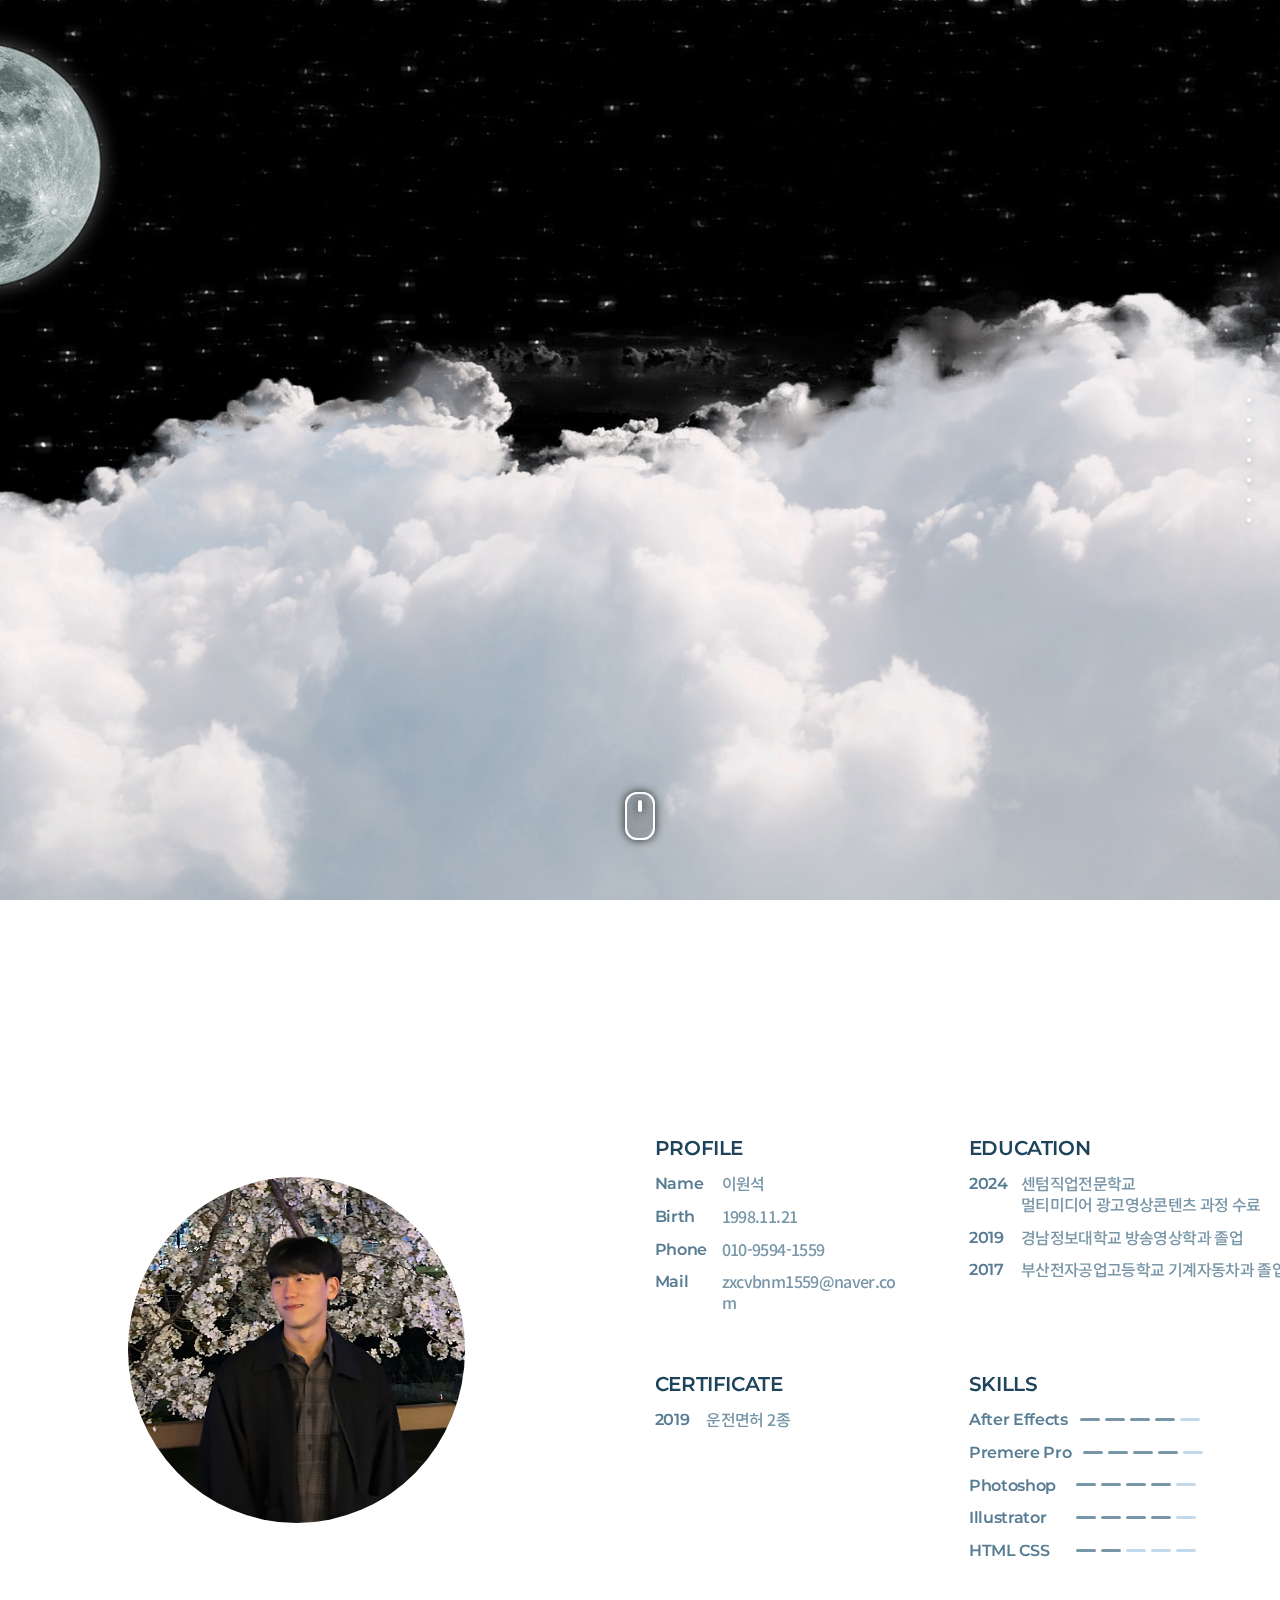
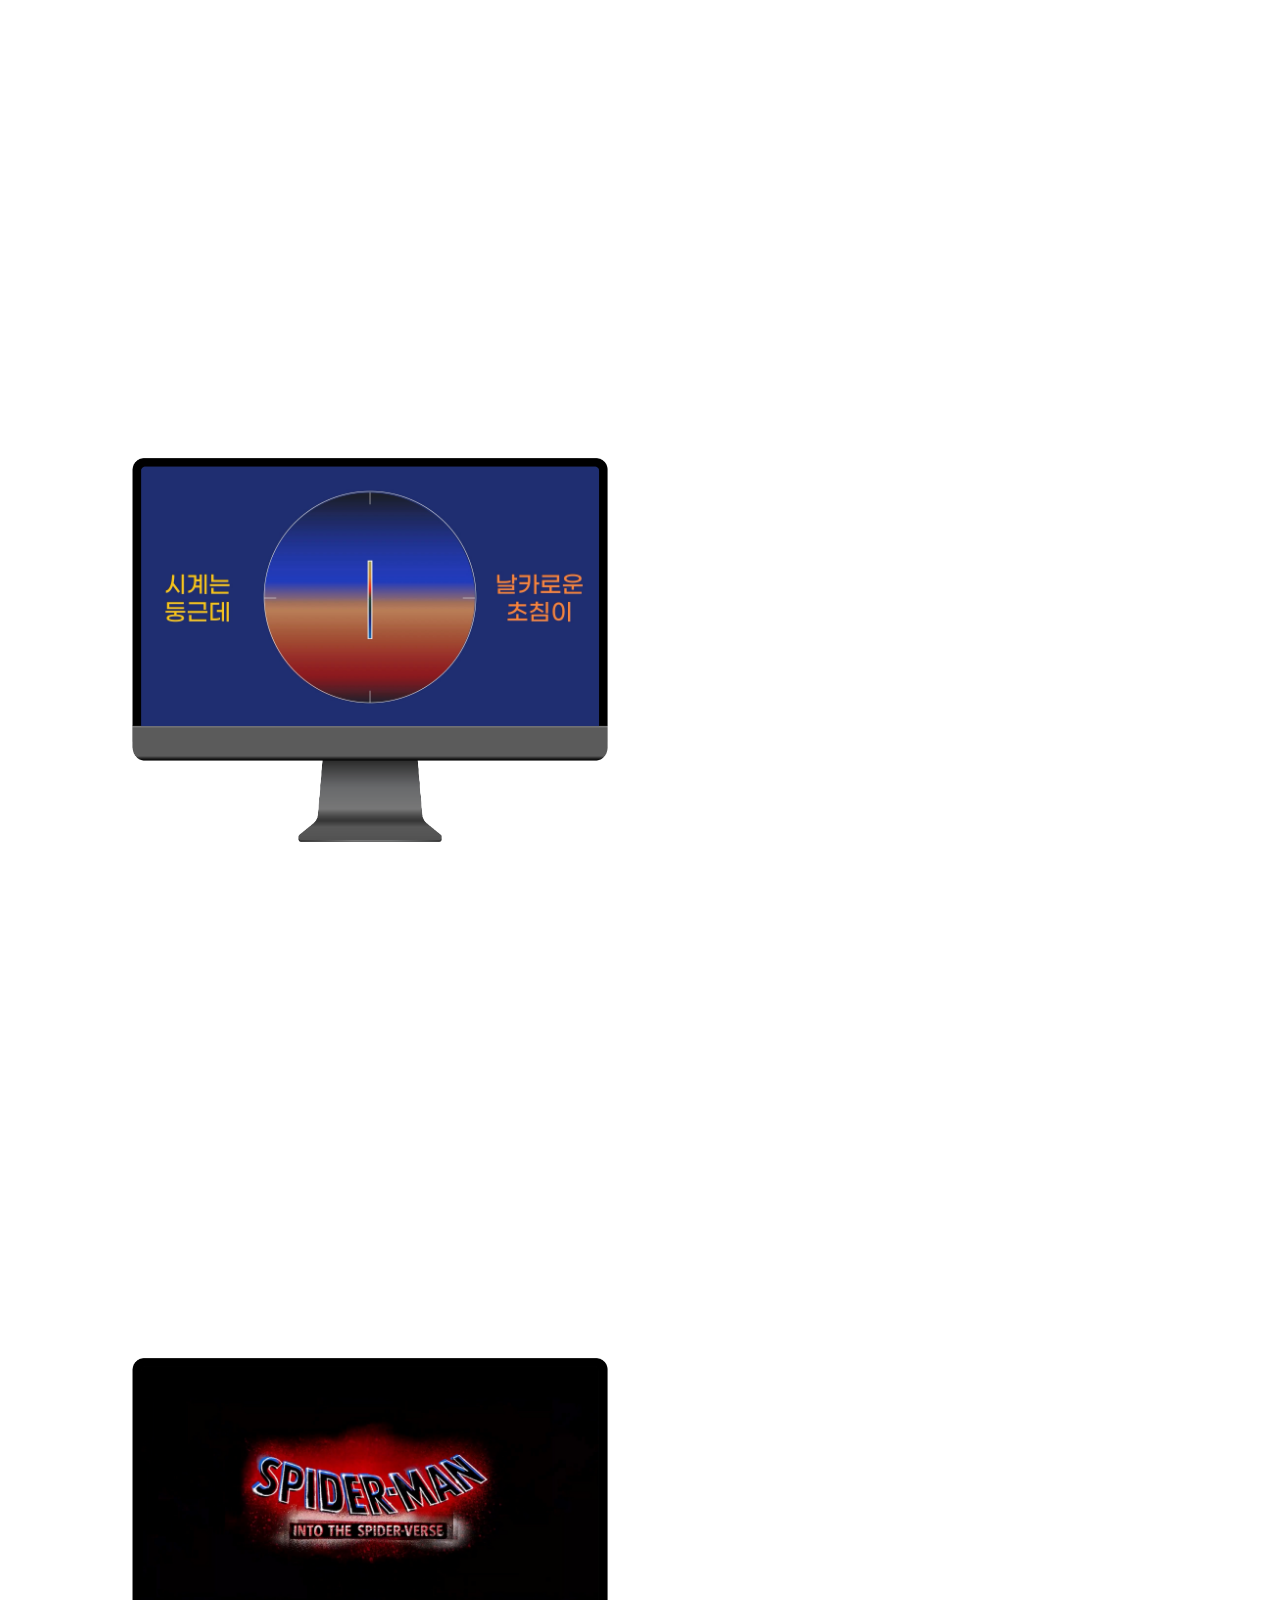
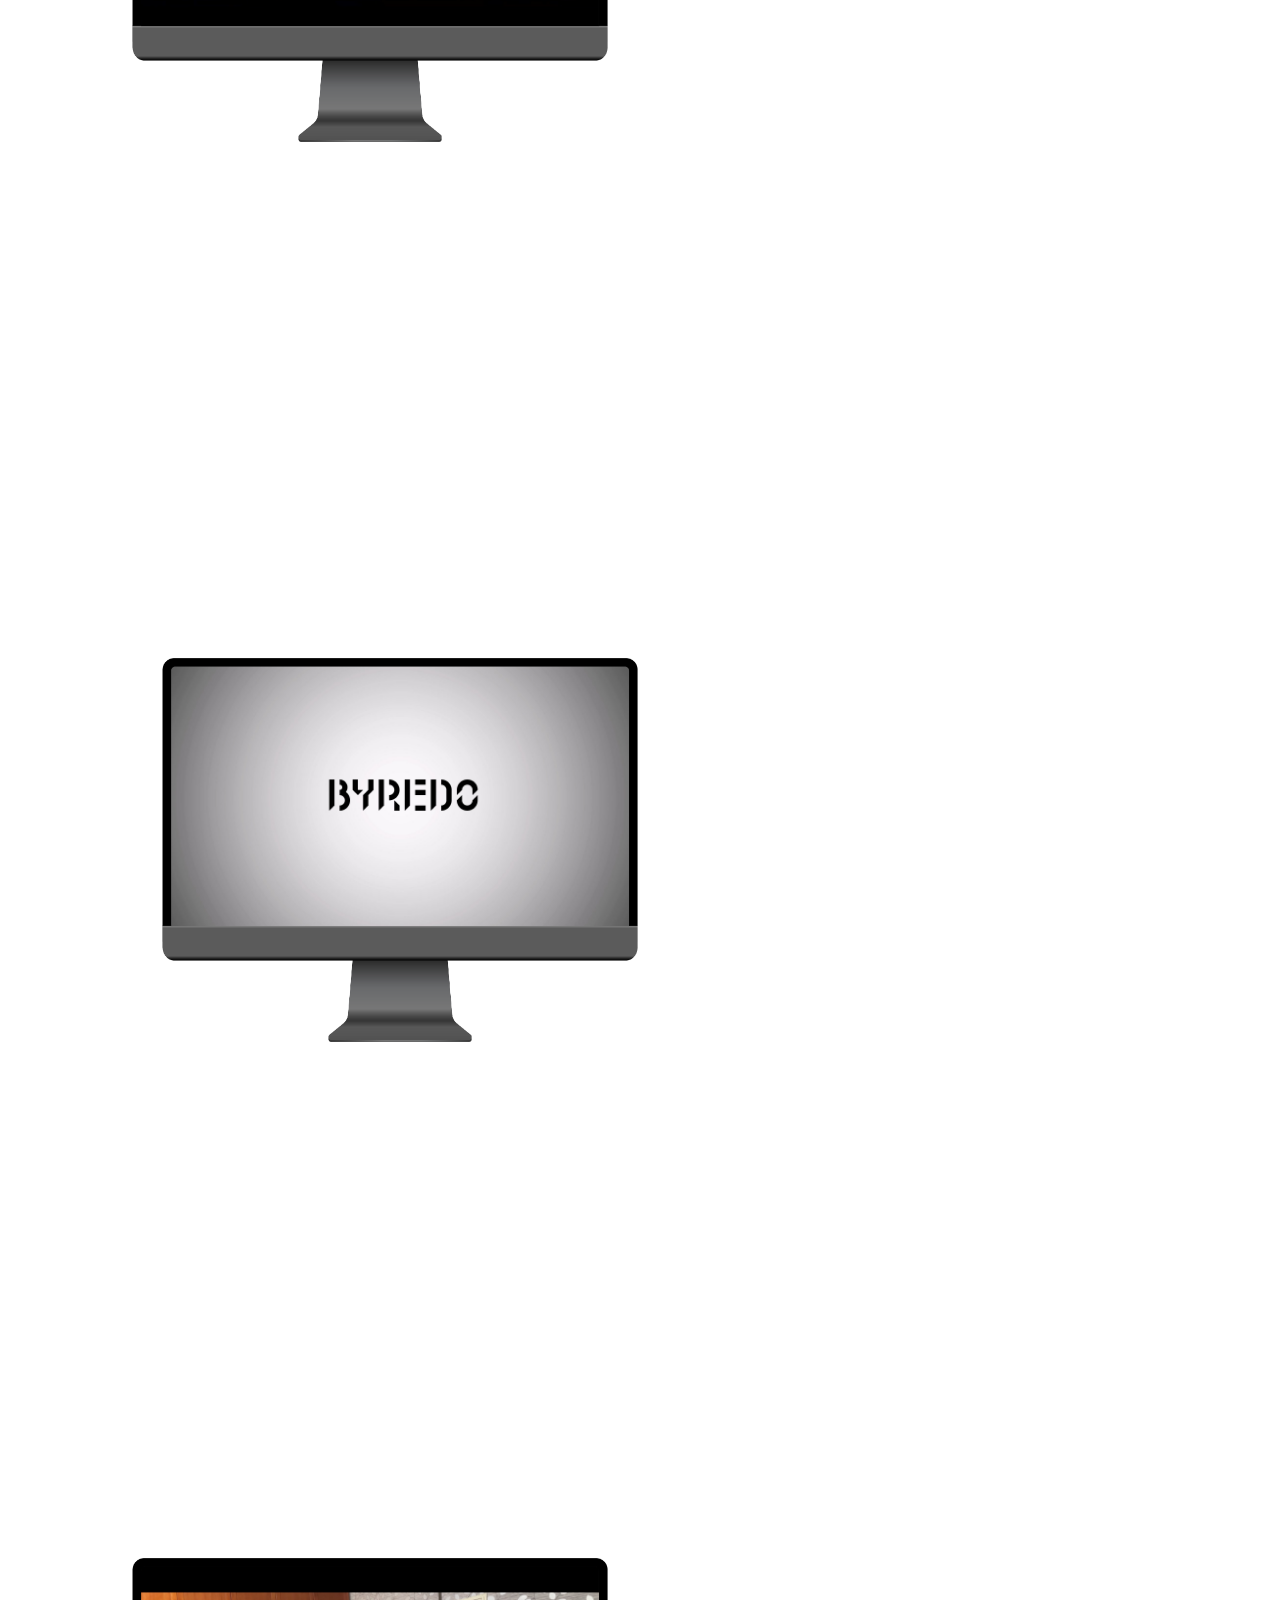
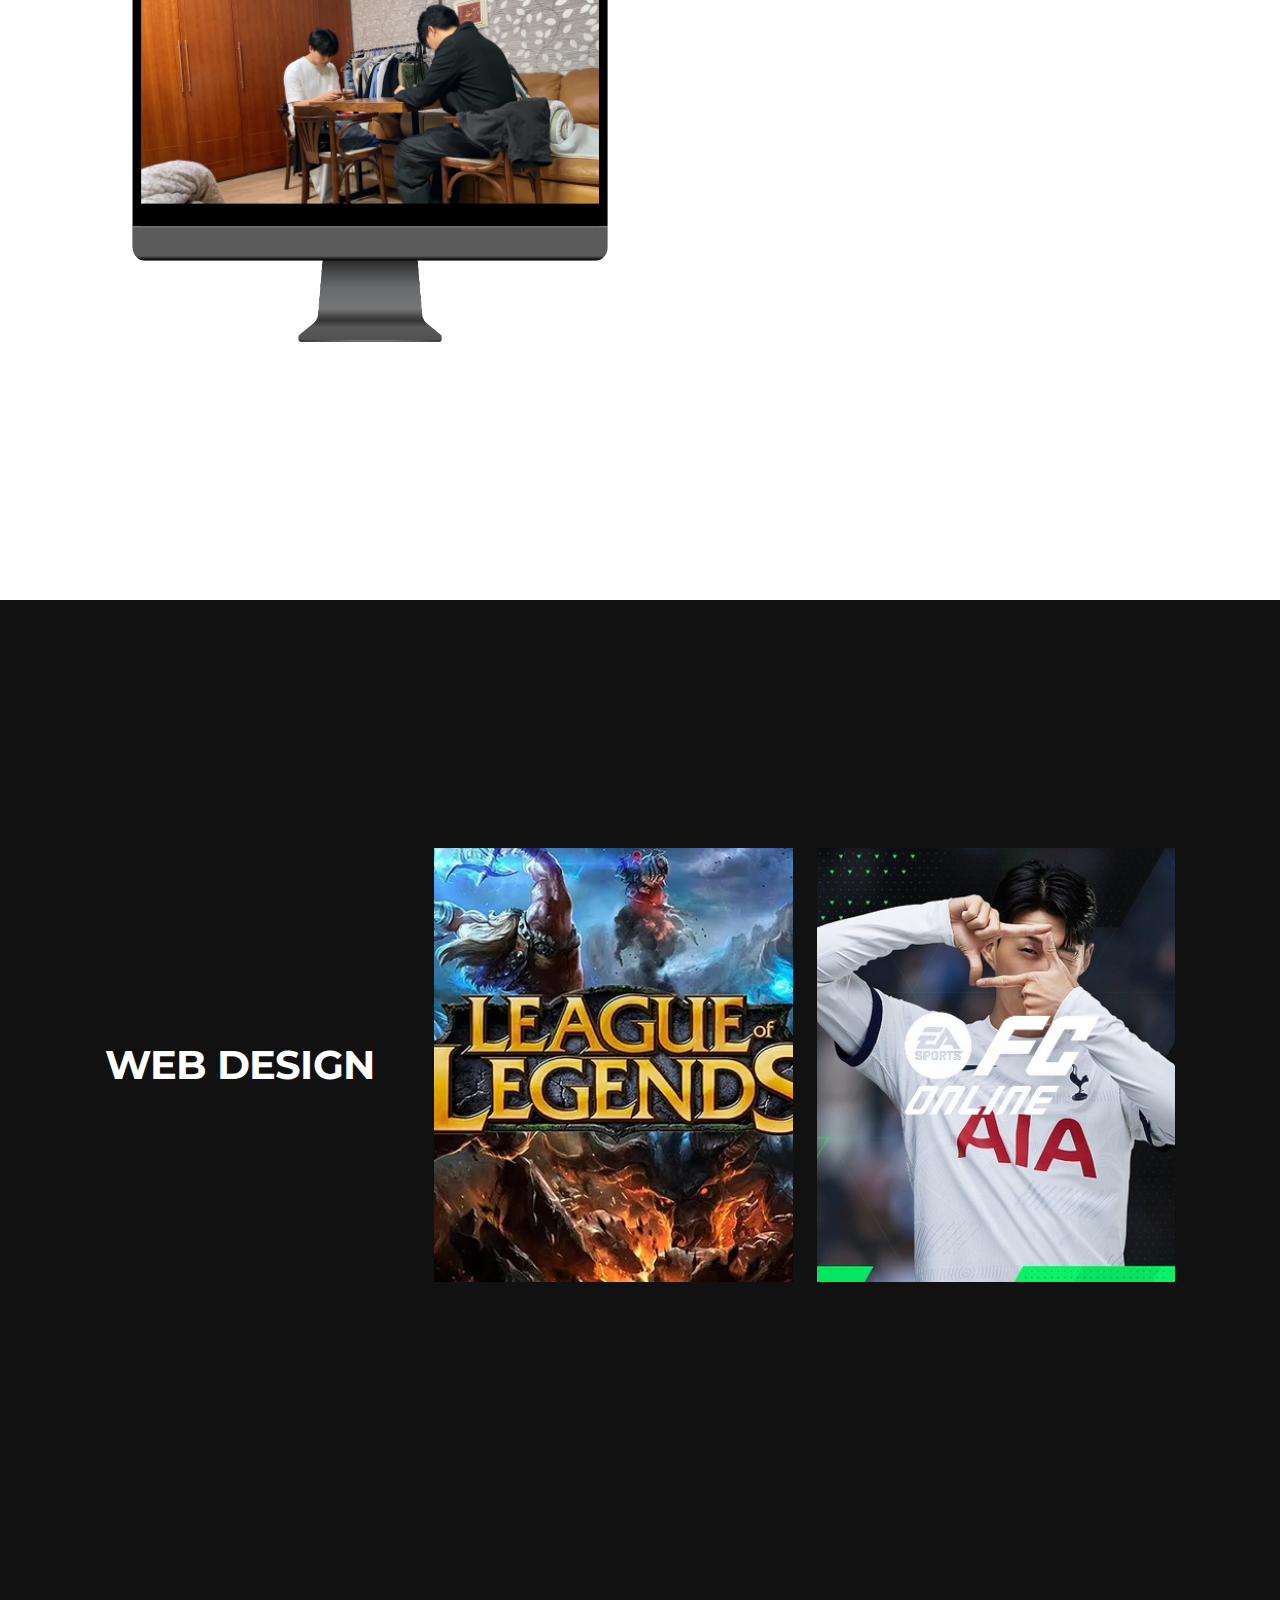
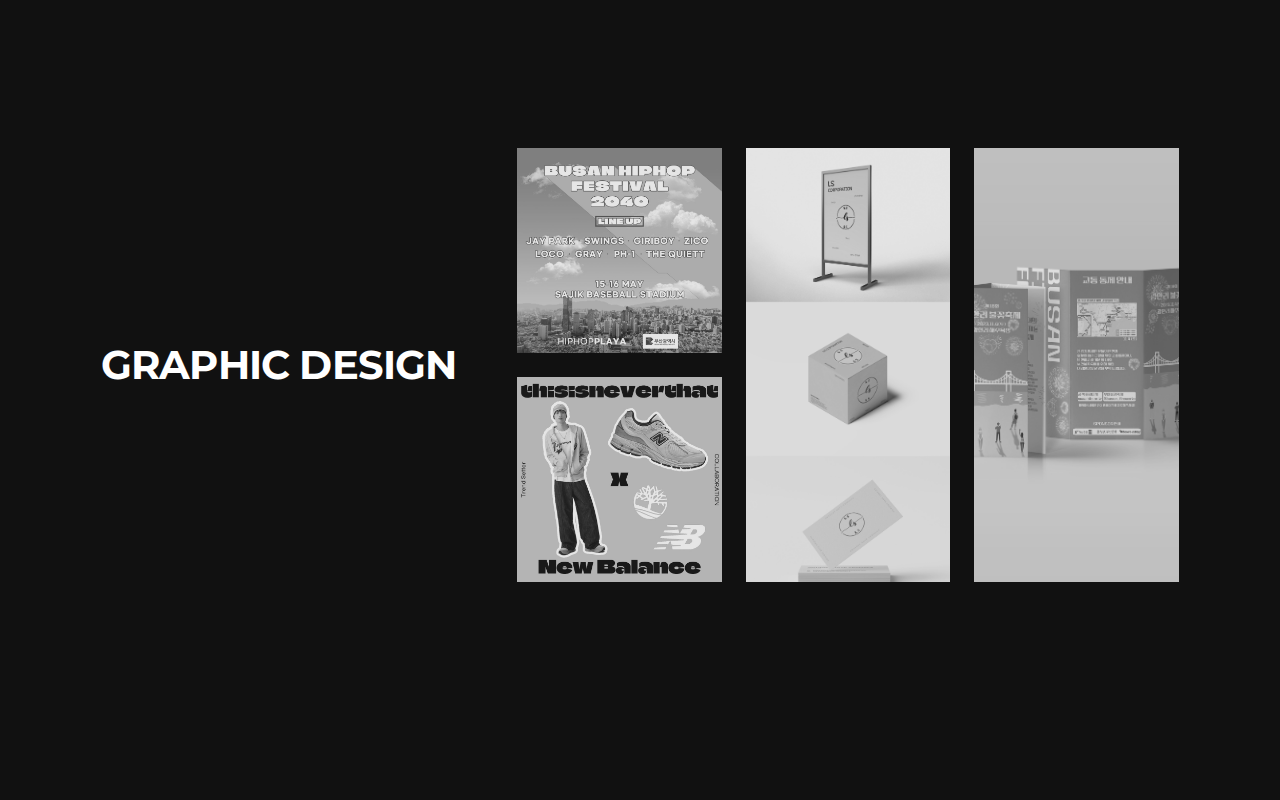
==== commit e9142ca6: "index.html" ====
--- a/index.html
+++ b/index.html
@@ -18,6 +18,11 @@
     <link rel="stylesheet" href="styles/design - 복사본.css">
     <link rel="stylesheet" href="styles/animation.css">
     <link rel="stylesheet" href="styles/responsive - 복사본.css">
+    <!-- meta tag -->
+    <meta property="og:url" content="https://zxcvwonseok.github.io/wonseok/">
+    <meta property="og:title" content="이원석 포트폴리오">
+    <meta property="og:image" content="images/썸네일.jpg">
+    <meta property="og:description" content="이원석의 포트폴리오 사이트">
 </head>
 <body>
     <div id="load"><img src="images/logo.svg" alt="loading"></div> <!-- 로딩이미지 -->
@@ -488,7 +493,7 @@
                             <a href="#!" class="close_btn"><img src="images/icon_close.svg" alt="닫기"></a>
                         </div>
                         <div class="img_container">
-                            <img src="/images/graphic04.jpg" alt="SNS 광고디자인 - 화장품">
+                            <img src="images/graphic04.jpg" alt="SNS 광고디자인 - 화장품">
                         </div>
                     </div><!-- e:container -->
                 </div><!-- e:modal_popup_bg -->    
@@ -499,7 +504,7 @@
                             <a href="#!" class="close_btn"><img src="images/icon_close.svg" alt="닫기"></a>
                         </div>
                         <div class="img_container">
-                            <img src="/images/graphic03.jpg" alt="SNS 광고디자인 - 패션">
+                            <img src="images/graphic03.jpg" alt="SNS 광고디자인 - 패션">
                         </div>
                     </div><!-- e:container -->
                 </div><!-- e:modal_popup_bg -->   
@@ -510,7 +515,7 @@
                             <a href="#!" class="close_btn"><img src="images/icon_close.svg" alt="닫기"></a>
                         </div>
                         <div class="img_container">
-                            <img src="/images/graphic02.jpg" alt="박스 디자인 - 로고">
+                            <img src="images/graphic02.jpg" alt="박스 디자인 - 로고">
                         </div>
                     </div><!-- e:container -->
                 </div><!-- e:modal_popup_bg -->   
@@ -521,7 +526,7 @@
                             <a href="#!" class="close_btn"><img src="images/icon_close.svg" alt="닫기"></a>
                         </div>
                         <div class="img_container">
-                            <img src="/images/graphic0111.jpg" alt="리플렛 디자인 - 축제">
+                            <img src="images/graphic0111.jpg" alt="리플렛 디자인 - 축제">
                         </div>
                     </div><!-- e:container -->
                 </div><!-- e:modal_popup_bg -->
@@ -530,4 +535,4 @@
     </div>
     <script src="script/script.js"></script>
 </body>
-</html>+</html>
--- a/styles/design - 복사본.css
+++ b/styles/design - 복사본.css
@@ -225,7 +225,7 @@
 #about .contents_wrap .photo {
     background-size:cover; background-position:top;
     background-color: #ffffff33;
-    background-image:url(../images/profile_img.png);
+    background-image:url(../images/IMG_704811.jpg);
     /* inear-gradient(180deg,#ffffff77,#B4D0E5); */
     width:30%; padding-bottom:30%;
     border-radius: 50%;
@@ -531,4 +531,4 @@
 /* web_section */
 .web_section .modal_popup_bg .container{max-width:1200px;}
 .web_section .modal_popup_bg .container .img_container {height:100%; overflow:hidden;}
-.web_section .modal_popup_bg .container .img_container iframe {width:98%; height:80%; border:0;}+.web_section .modal_popup_bg .container .img_container iframe {width:98%; height:80%; border:0;}
